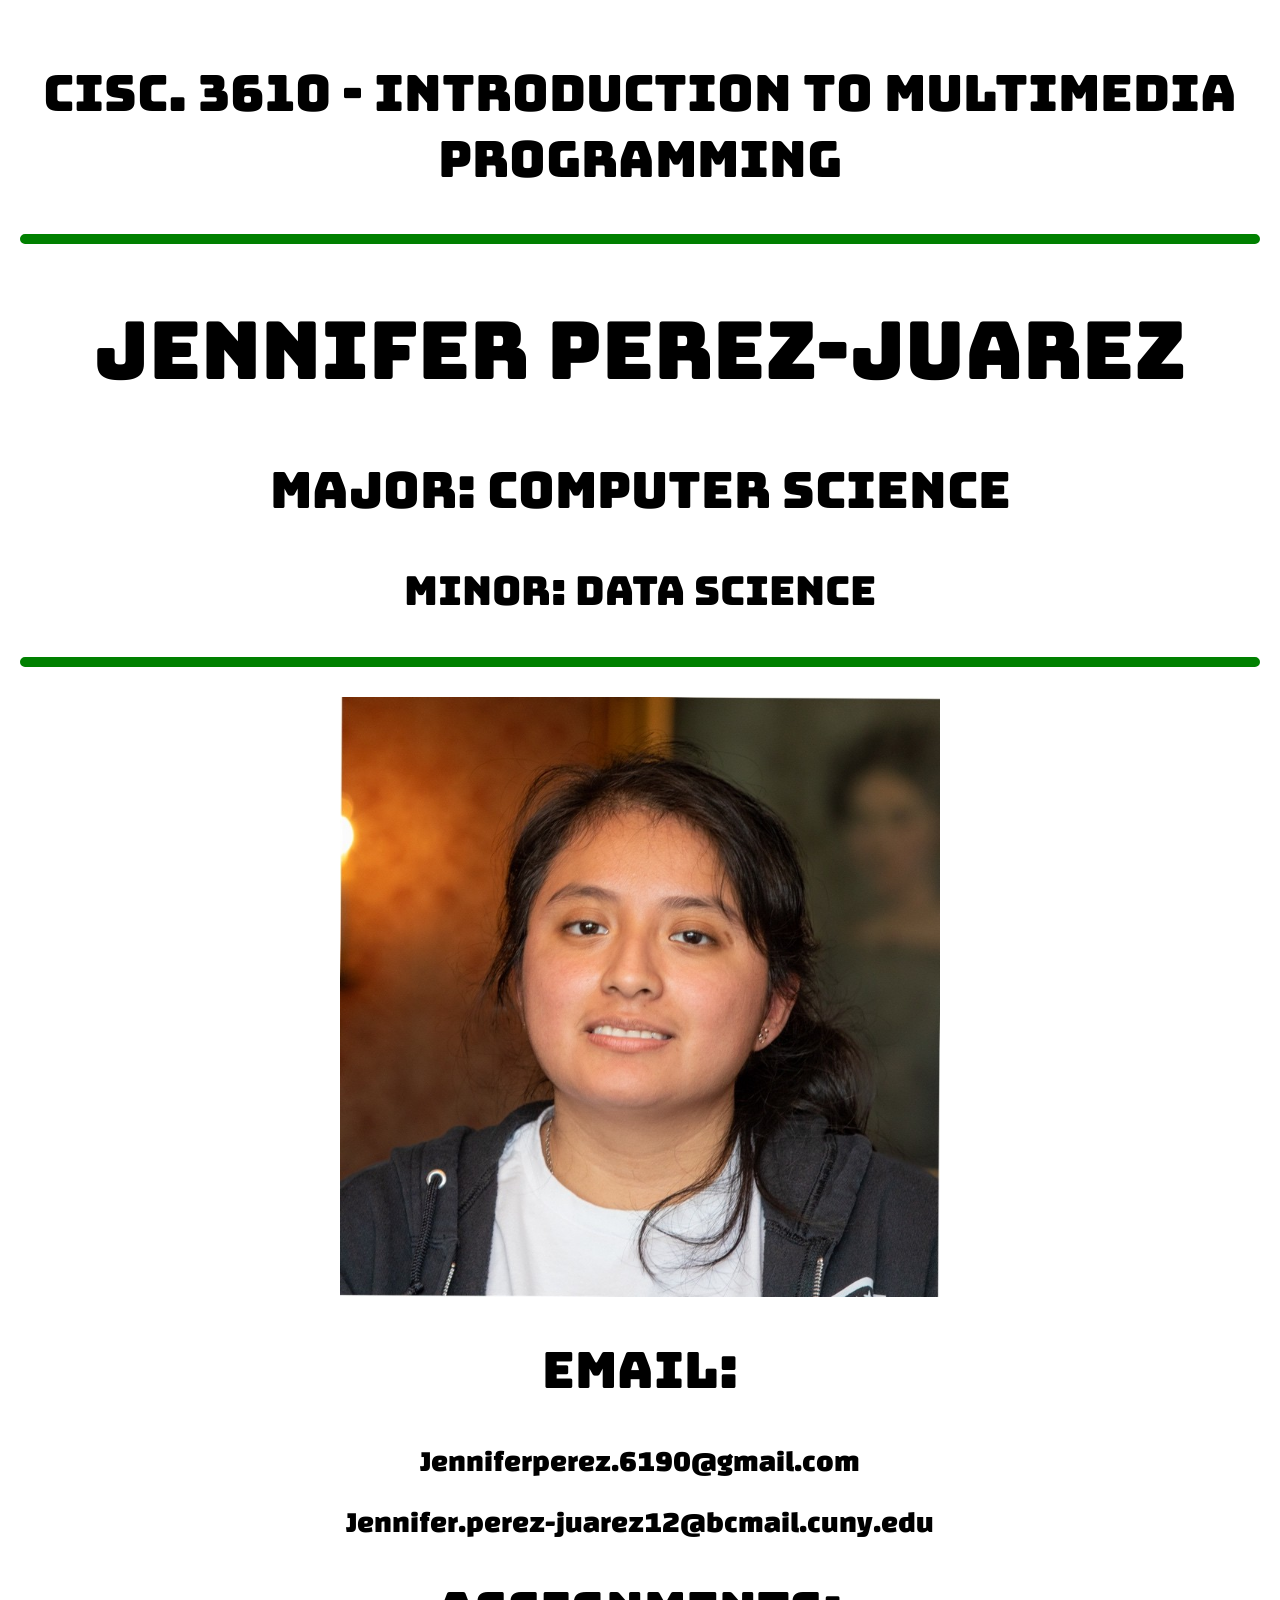
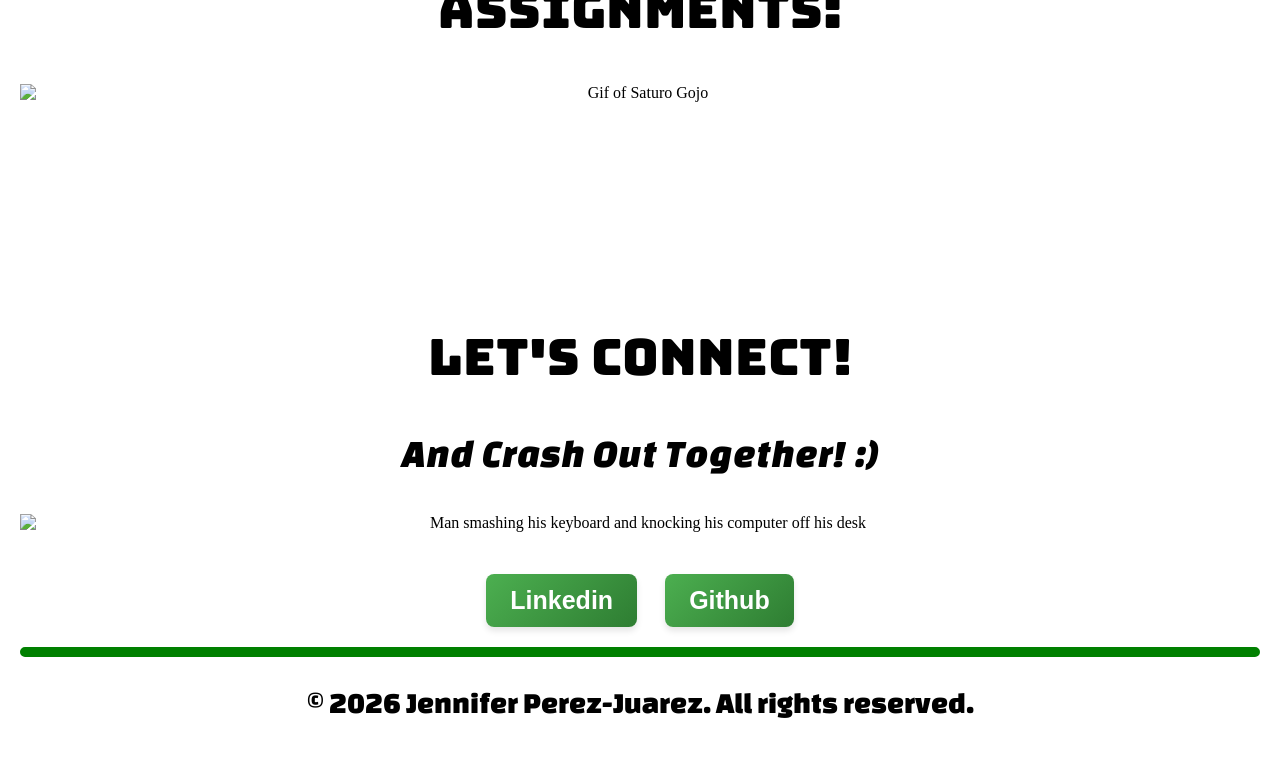
==== index.html @ bc4fcc89 "Setting up class portfolio" ====
<!doctype html>
<html>
  <head>
    <meta charset="UTF-8" />
    <meta name="viewport" content="width=device-width, initial-scale=1.0" />
    <title>Jennifer's Bio</title>
    <link rel="stylesheet" href="./style.css" />
    <link rel="preconnect" href="https://fonts.googleapis.com" />
    <link rel="preconnect" href="https://fonts.gstatic.com" crossorigin />
    <link
      href="https://fonts.googleapis.com/css2?family=Bungee&display=swap"
      rel="stylesheet"
    />
    <link rel="preconnect" href="https://fonts.googleapis.com" />
    <link rel="preconnect" href="https://fonts.gstatic.com" crossorigin />
    <link
      href="https://fonts.googleapis.com/css2?family=Changa+One:ital@0;1&display=swap"
      rel="stylesheet"
    />
  </head>
  <body>
    <h2>CISC. 3610 - Introduction to Multimedia Programming</h2>
    <hr />
    <h1>Jennifer Perez-Juarez</h1>
    <h2>Major: Computer Science</h2>
    <h3>Minor: Data Science</h3>
    <hr />

    <img src="./jennifer.jpg" alt="Photo of Jennifer" height="600" />

    <div class="connect">
      <h2>Email:</h2>
      <p>Jenniferperez.6190@gmail.com</p>
      <p>Jennifer.perez-juarez12@bcmail.cuny.edu</p>
    </div>

    <h2>Assignments:</h2>

    <img
      src="https://media0.giphy.com/media/v1.Y2lkPTc5MGI3NjExdWs1dDllN3d0bWZ1cXRoN2FramV6d2ZoMzcyc3BkOHBudGtqajVnZSZlcD12MV9pbnRlcm5hbF9naWZfYnlfaWQmY3Q9Zw/9H1pfHl9PDTxqSJhsT/giphy.gif"
      alt="Gif of Saturo Gojo"
      height="200"
    />

    <div class="connect">
      <h2>Let's Connect!</h2>
      <h3 class="italics">And Crash Out Together! :)</h3>

      <img
        src="https://media1.giphy.com/media/v1.Y2lkPTc5MGI3NjExdnZybXM3eTlteDQ2ZTFqZ2gyamswbnlsOXZwY2N1b3BnNngyc2J2OSZlcD12MV9pbnRlcm5hbF9naWZfYnlfaWQmY3Q9Zw/S7u66urzxc2J2/giphy.gif"
        alt="Man smashing his keyboard and knocking his computer off his desk"
      />

      <button class="button">
        <a class="links" href="http://www.linkedin.com/in/jennifer-perez-juarez"
          >Linkedin</a
        >
      </button>
      <button class="button">
        <a class="links" href="https://github.com/Jenpj234">Github</a>
      </button>
    </div>

    <hr />
    <footer>
      <p>© 2026 Jennifer Perez-Juarez. All rights reserved.</p>
    </footer>
  </body>
</html>
---- style.css ----
h1,
h2,
h3 {
  font-family: "Bungee", sans-serif;
  font-weight: 400;
  font-style: normal;
}

h1 {
  font-size: 80px;
}

h2 {
  font-size: 50px;
  margin-top: 40px;
}

h3 {
  font-size: 40px;
}

img {
  display: block;
  margin: 0 auto;
}

* {
  text-align: center;
}

body {
  margin: 0 auto;
  padding: 20px;
}

hr {
  border: none;
  border: 5px solid green;
  border-radius: 5px; /* Adds rounded corners */
}

ul {
  list-style: none;
  padding: 0;
  margin: 0;
}

p,
li {
  font-family: "Changa One", sans-serif;
  font-weight: 400;
  font-style: normal;
  font-size: 30px;
}

.italics {
  font-family: "Changa One", sans-serif;
  font-weight: 400;
  font-style: italic;
}

.button {
  background: linear-gradient(135deg, #4caf50, #2e7d32); /* Green gradient */
  color: white;
  padding: 12px 24px;
  margin: 12px;
  font-size: 25px;
  font-weight: 600;
  border: none;
  border-radius: 8px;
  cursor: pointer;
  transition: all 0.3s ease;
  box-shadow: 0 4px 6px rgba(0, 0, 0, 0.1);
}

/* Hover effect */
.button:hover {
  background: linear-gradient(135deg, #66bb6a, #388e3c);
  transform: translateY(-2px);
  box-shadow: 0 6px 12px rgba(0, 0, 0, 0.15);
}

/* Focus for accessibility */
.button:focus {
  outline: 3px solid rgba(76, 175, 80, 0.5);
  outline-offset: 2px;
}

/* Active click effect */
.button:active {
  transform: translateY(0);
  box-shadow: 0 3px 6px rgba(0, 0, 0, 0.1);
}

a:link {
  text-decoration: none;
}

.links {
  color: white;
}

img {
  display: block;
  margin: 30px auto;
}

.connect h2 h3 {
  margin-bottom: 25px;
}

.connect {
  margin-top: 40px;
}
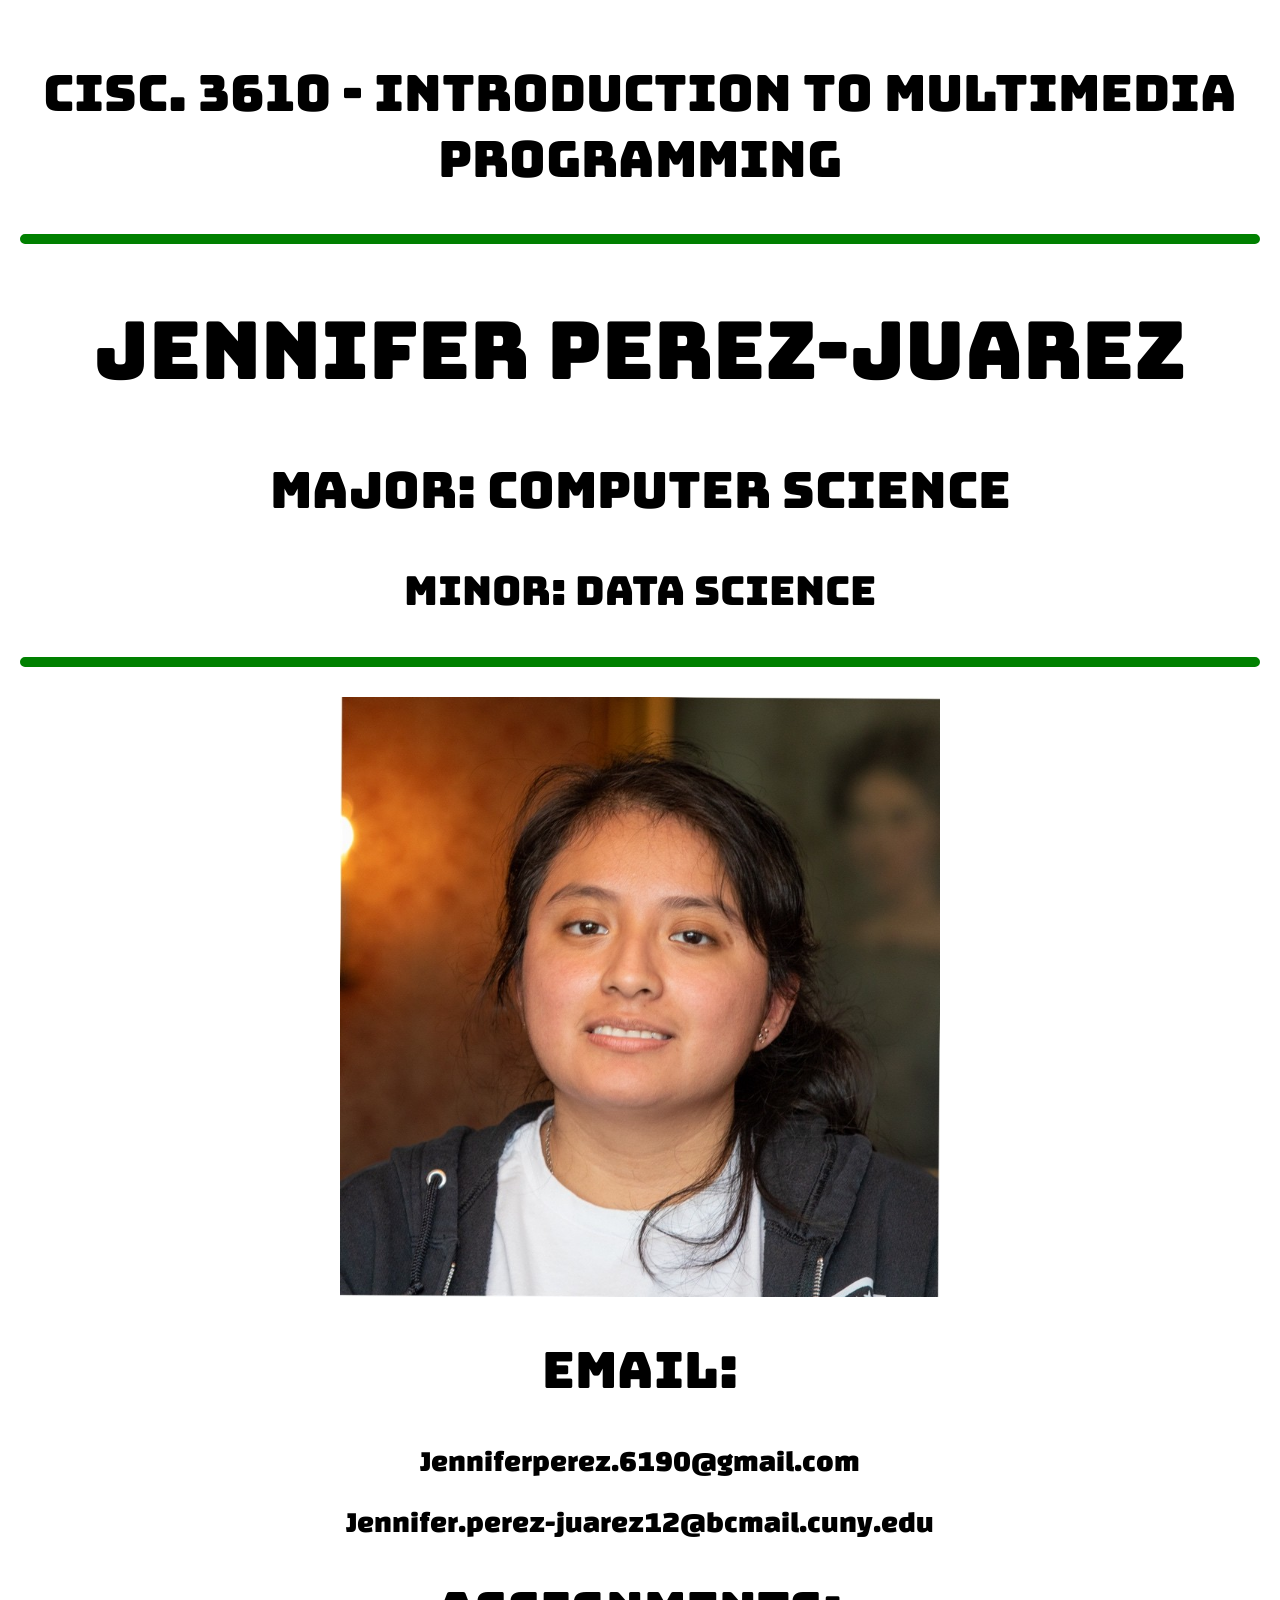
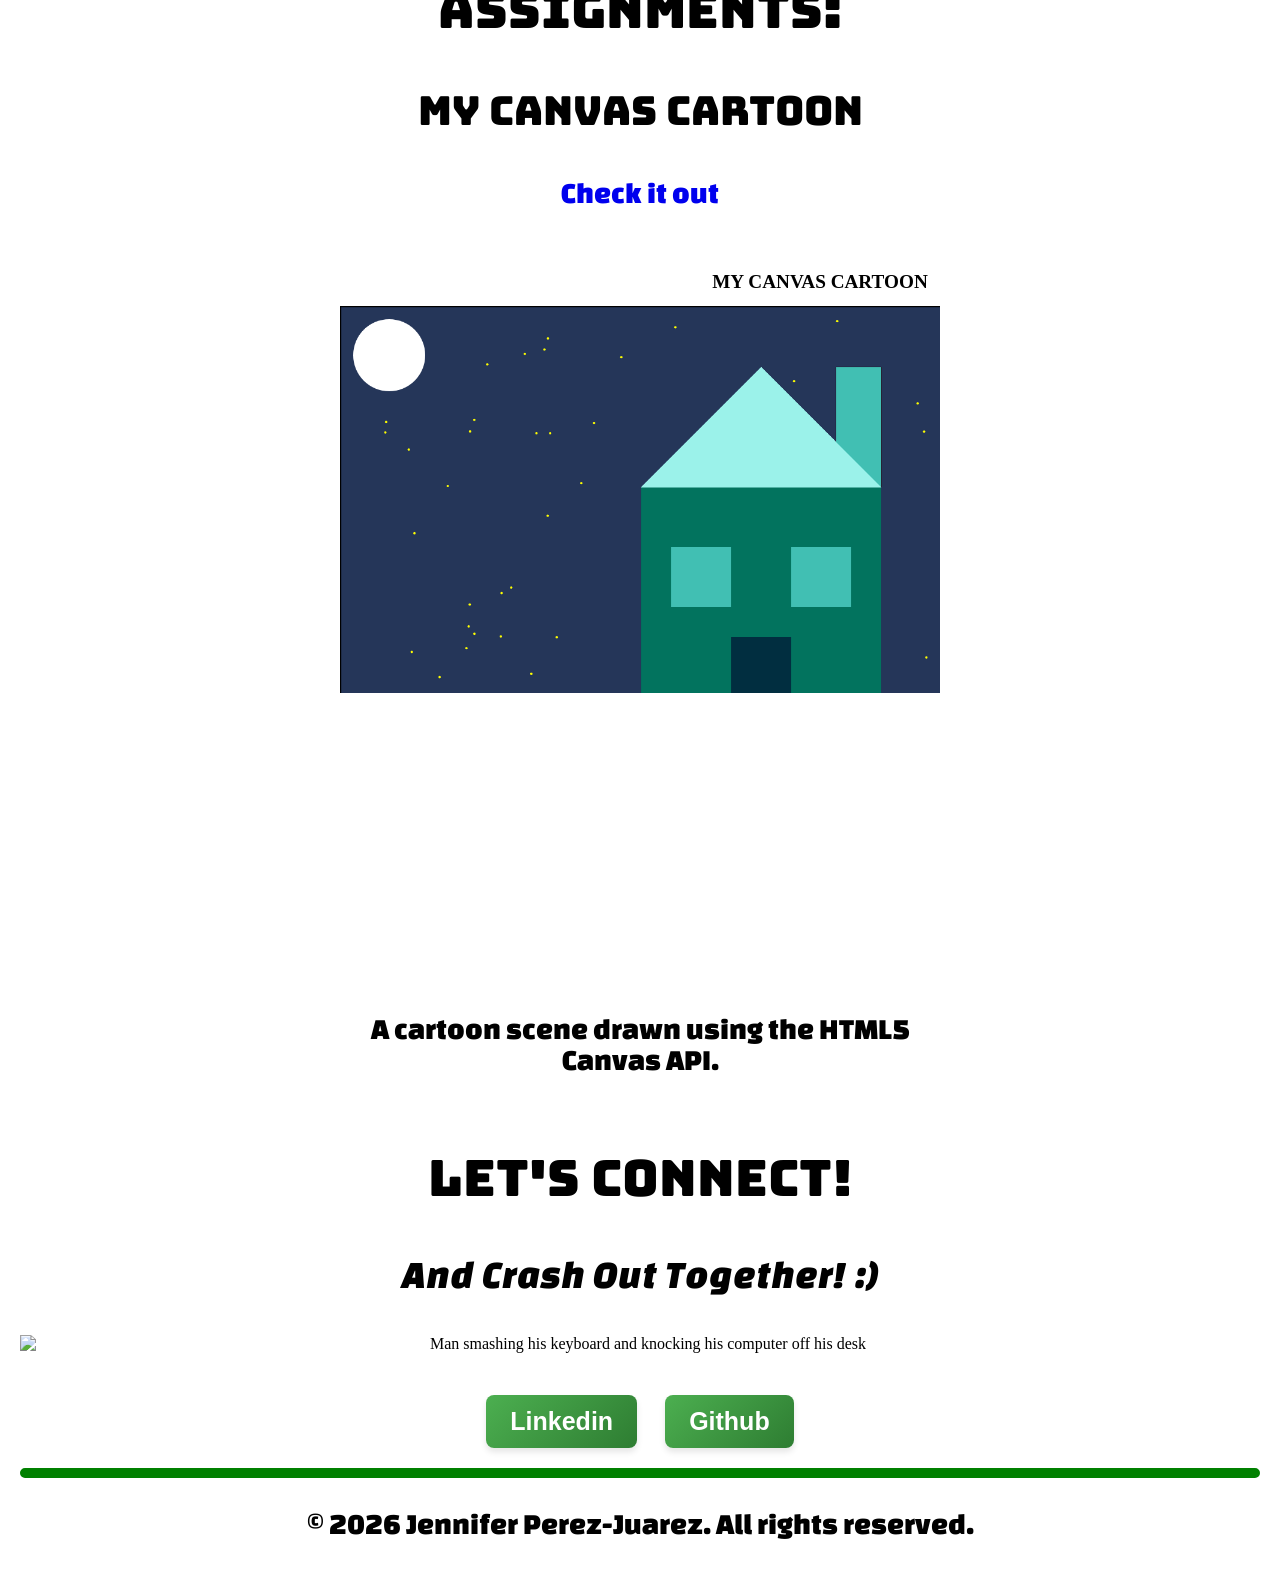
==== commit bbd428dc: "Created my canvas cartoon project on a separate html page and linking it on my profile home page" ====
--- a/index.html
+++ b/index.html
@@ -36,12 +36,18 @@
 
     <h2>Assignments:</h2>
 
-    <img
-      src="https://media0.giphy.com/media/v1.Y2lkPTc5MGI3NjExdWs1dDllN3d0bWZ1cXRoN2FramV6d2ZoMzcyc3BkOHBudGtqajVnZSZlcD12MV9pbnRlcm5hbF9naWZfYnlfaWQmY3Q9Zw/9H1pfHl9PDTxqSJhsT/giphy.gif"
-      alt="Gif of Saturo Gojo"
-      height="200"
-    />
-
+    <h3>My Canvas Cartoon</h3>
+    <p><a href="cartoon.html">Check it out</a></p>
+    <div style="width: 600px; margin: auto; overflow: hidden">
+      <iframe
+        src="cartoon.html"
+        width="1600"
+        height="725"
+        style="transform: scale(0.6); transform-origin: top left; border: none"
+      >
+      </iframe>
+      <p>A cartoon scene drawn using the HTML5 Canvas API.</p>
+    </div>
     <div class="connect">
       <h2>Let's Connect!</h2>
       <h3 class="italics">And Crash Out Together! :)</h3>
--- a/style.css
+++ b/style.css
@@ -111,4 +111,9 @@
 
 .connect {
   margin-top: 40px;
-}+}
+
+iframe {
+  display: block;
+  margin: 20px auto;
+}
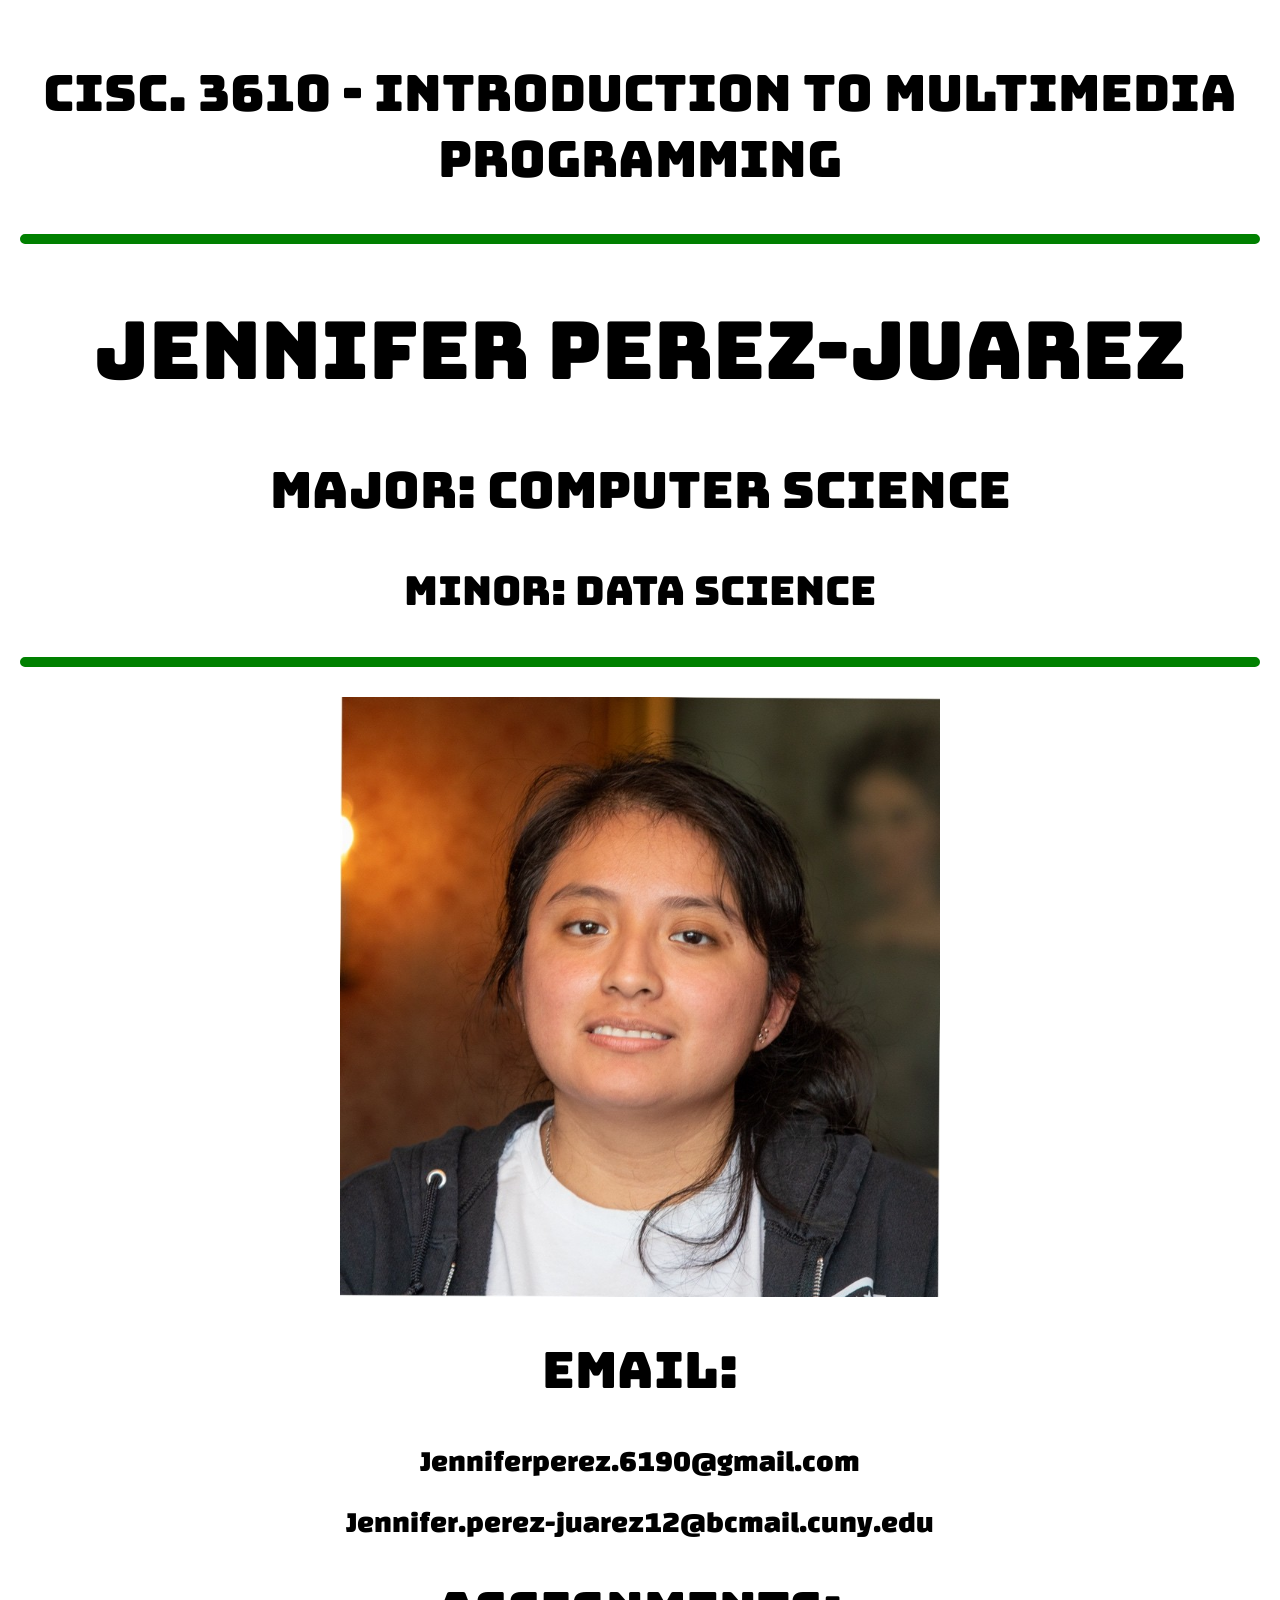
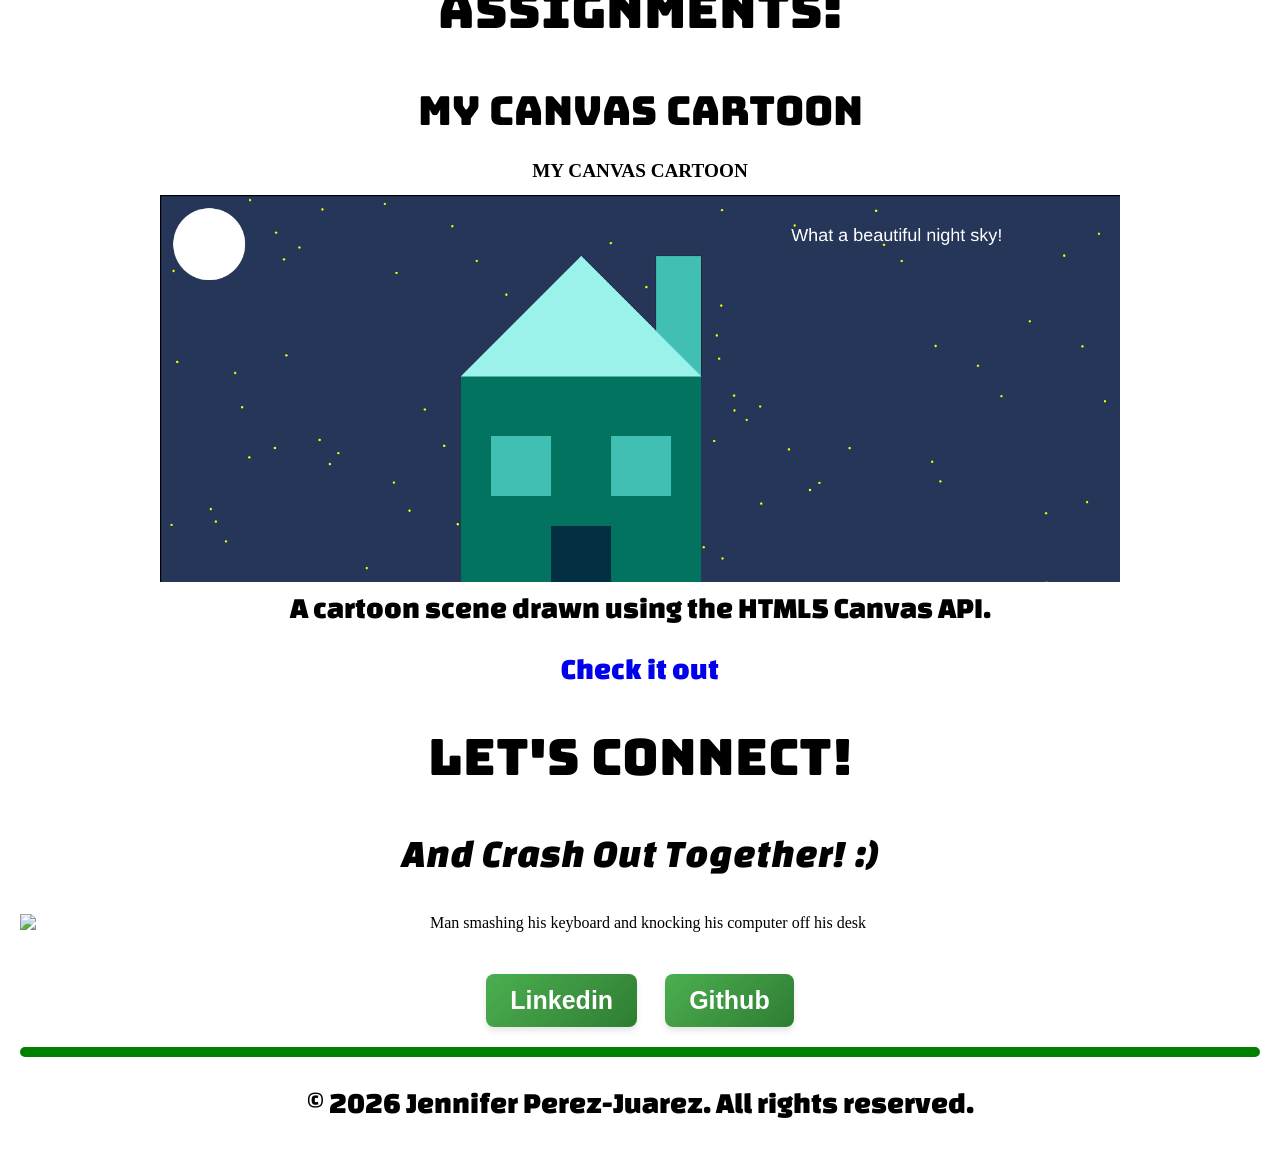
==== commit 9c7d5b37: "Fixed padding issue for the assignments section on profile page" ====
--- a/index.html
+++ b/index.html
@@ -36,9 +36,9 @@
 
     <h2>Assignments:</h2>
 
-    <h3>My Canvas Cartoon</h3>
-    <p><a href="cartoon.html">Check it out</a></p>
-    <div style="width: 600px; margin: auto; overflow: hidden">
+    <h3 class="assignment-title">My Canvas Cartoon</h3>
+
+    <div class="assignment-preview">
       <iframe
         src="cartoon.html"
         width="1600"
@@ -46,8 +46,14 @@
         style="transform: scale(0.6); transform-origin: top left; border: none"
       >
       </iframe>
-      <p>A cartoon scene drawn using the HTML5 Canvas API.</p>
     </div>
+
+    <p class="assignment-description">
+      A cartoon scene drawn using the HTML5 Canvas API.
+    </p>
+
+    <p><a href="cartoon.html">Check it out</a></p>
+
     <div class="connect">
       <h2>Let's Connect!</h2>
       <h3 class="italics">And Crash Out Together! :)</h3>
--- a/style.css
+++ b/style.css
@@ -115,5 +115,21 @@
 
 iframe {
   display: block;
-  margin: 20px auto;
+  margin: 0 auto;
 }
+
+.assignment-preview {
+  width: 960px;
+  height: 435px; /* match scaled iframe height */
+  margin: 10px auto;
+  overflow: hidden;
+}
+
+.assignment-title {
+  margin-bottom: 5px;
+}
+
+.assignment-description {
+  margin-top: 5px;
+  margin-bottom: 10px;
+}
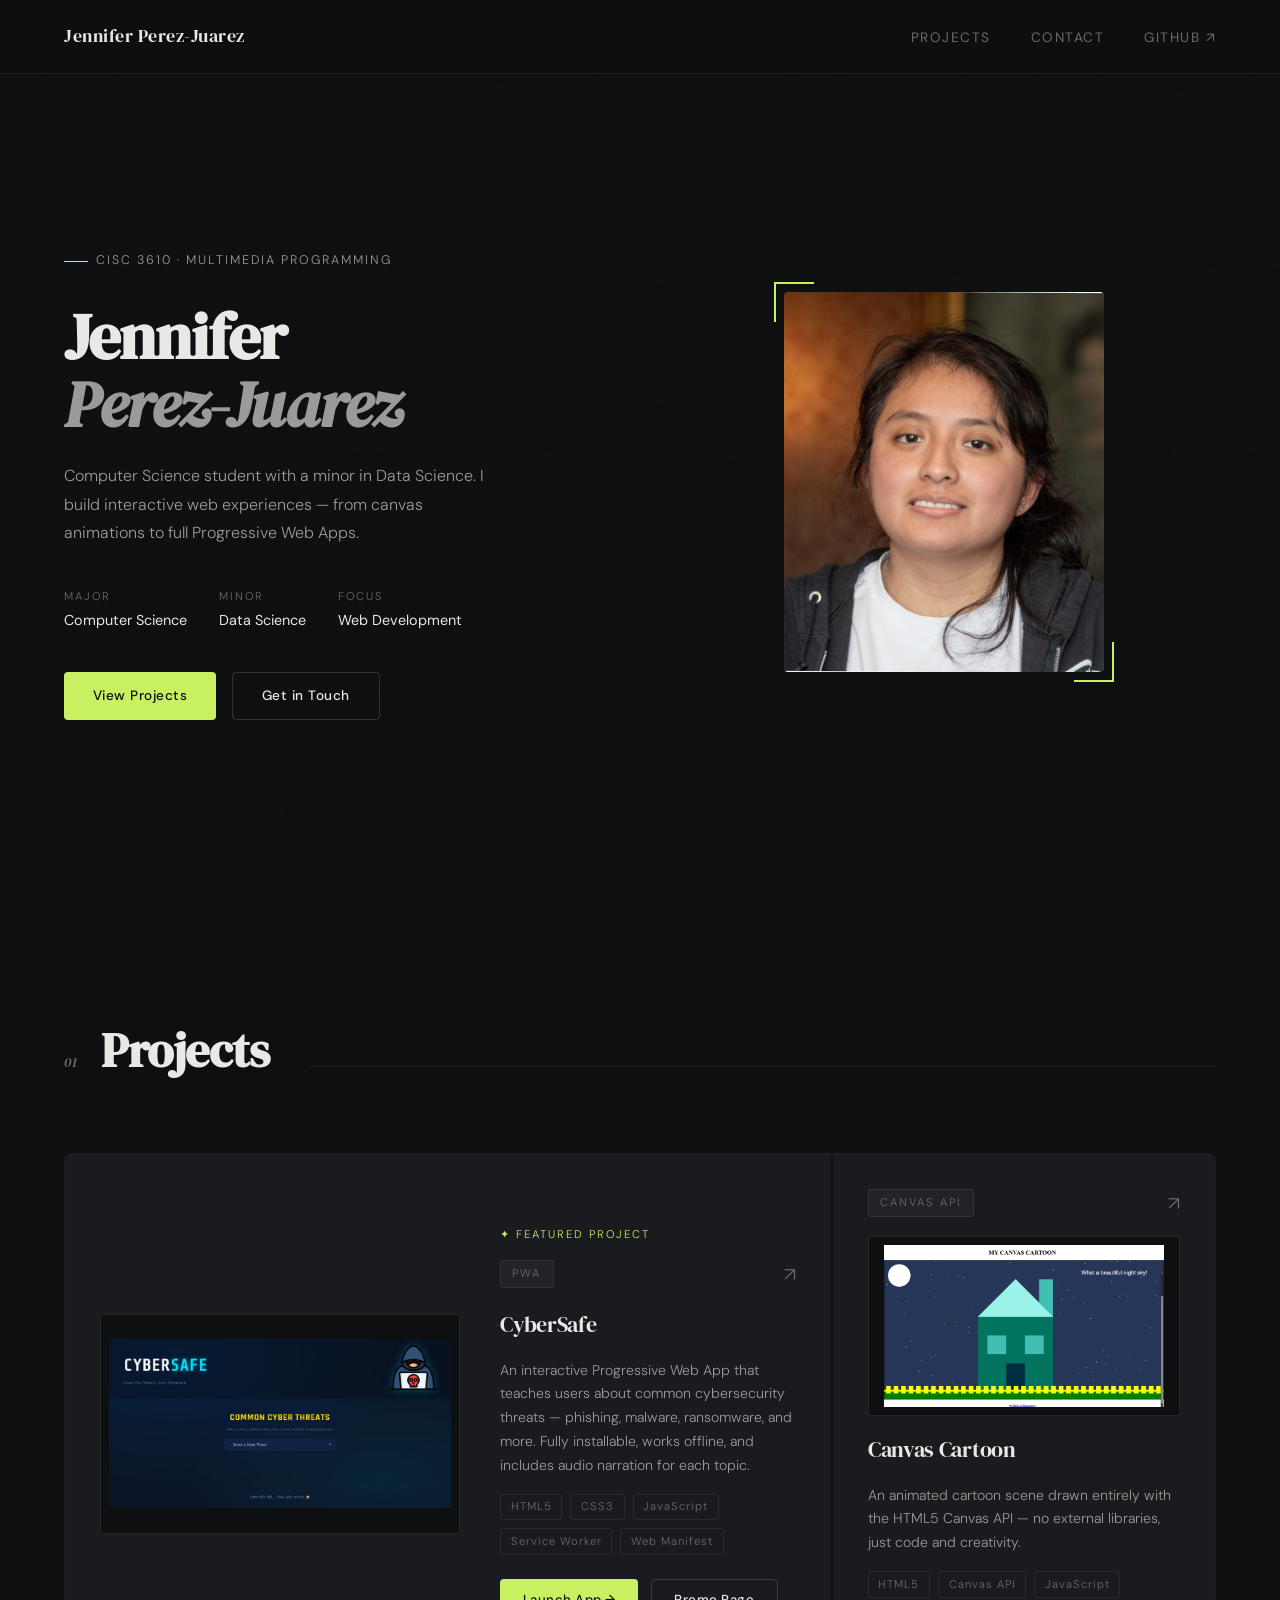
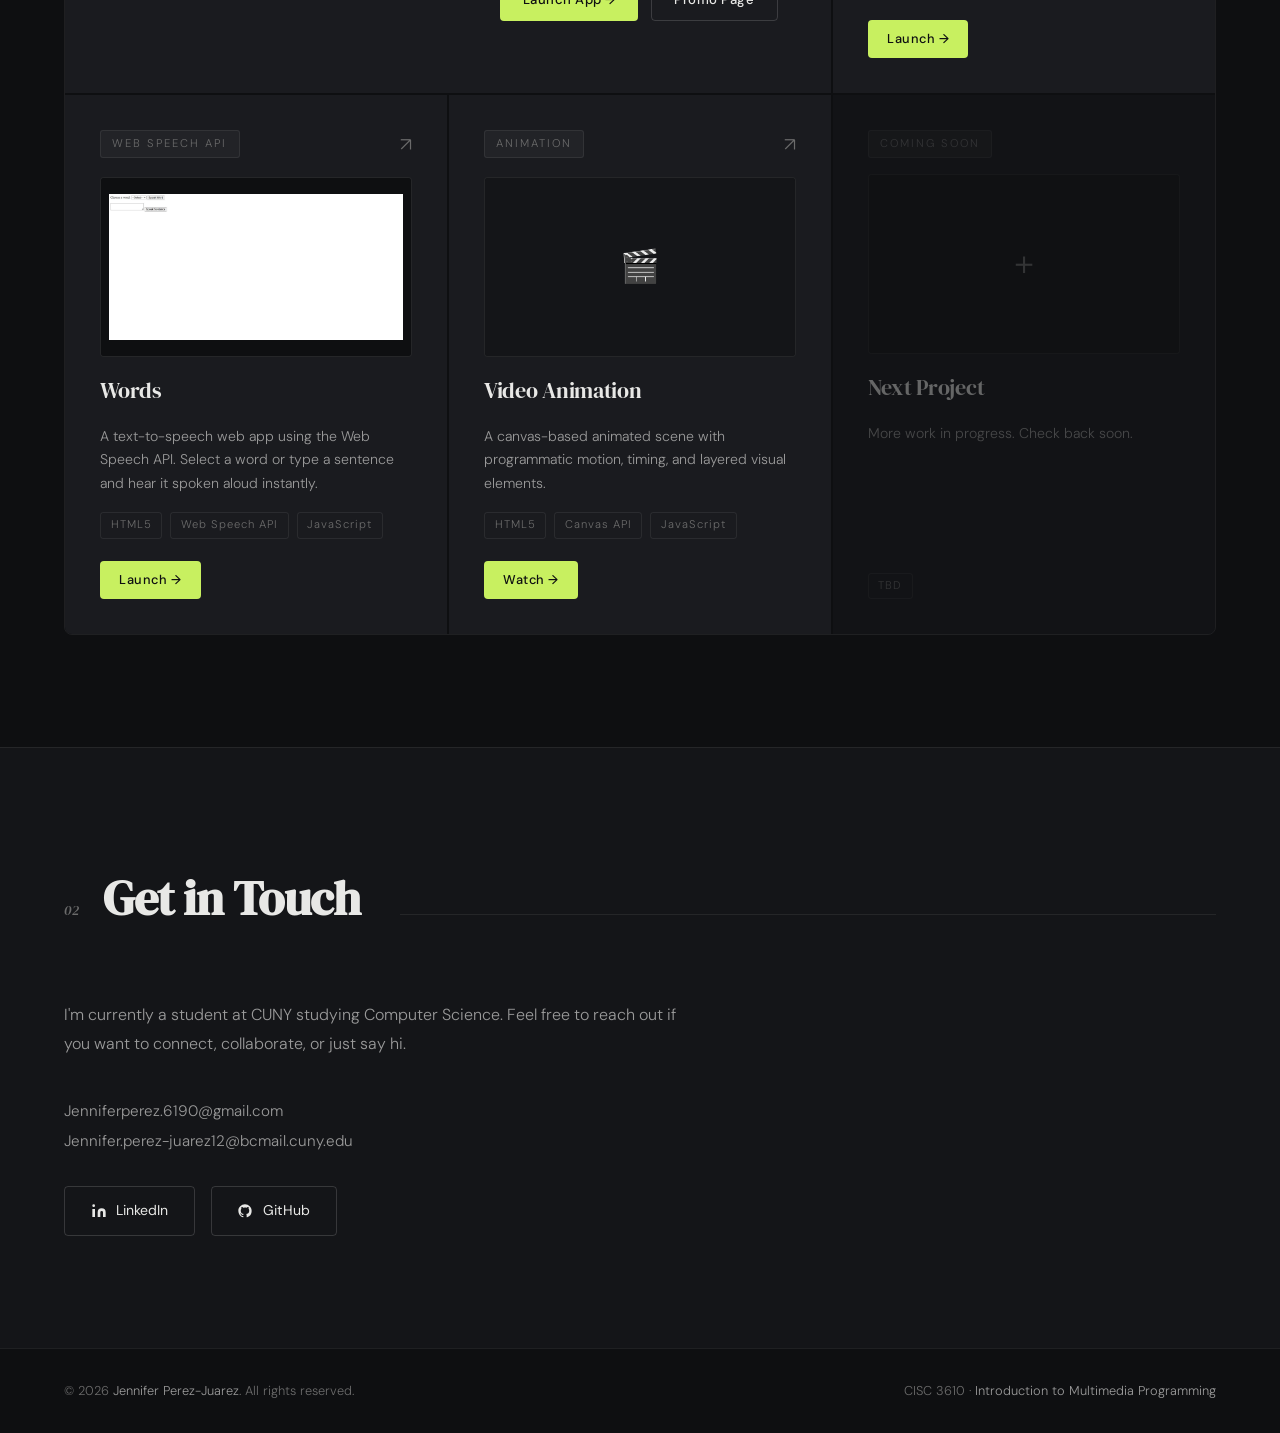
==== commit 45996cc1: "Updated the look of the portfolio and added missing projects" ====
--- a/index.html
+++ b/index.html
@@ -1,81 +1,227 @@
-<!doctype html>
-<html>
-  <head>
-    <meta charset="UTF-8" />
-    <meta name="viewport" content="width=device-width, initial-scale=1.0" />
-    <title>Jennifer's Bio</title>
-    <link rel="stylesheet" href="./style.css" />
-    <link rel="preconnect" href="https://fonts.googleapis.com" />
-    <link rel="preconnect" href="https://fonts.gstatic.com" crossorigin />
-    <link
-      href="https://fonts.googleapis.com/css2?family=Bungee&display=swap"
-      rel="stylesheet"
-    />
-    <link rel="preconnect" href="https://fonts.googleapis.com" />
-    <link rel="preconnect" href="https://fonts.gstatic.com" crossorigin />
-    <link
-      href="https://fonts.googleapis.com/css2?family=Changa+One:ital@0;1&display=swap"
-      rel="stylesheet"
-    />
-  </head>
-  <body>
-    <h2>CISC. 3610 - Introduction to Multimedia Programming</h2>
-    <hr />
-    <h1>Jennifer Perez-Juarez</h1>
-    <h2>Major: Computer Science</h2>
-    <h3>Minor: Data Science</h3>
-    <hr />
-
-    <img src="./jennifer.jpg" alt="Photo of Jennifer" height="600" />
-
-    <div class="connect">
-      <h2>Email:</h2>
-      <p>Jenniferperez.6190@gmail.com</p>
-      <p>Jennifer.perez-juarez12@bcmail.cuny.edu</p>
-    </div>
-
-    <h2>Assignments:</h2>
-
-    <h3 class="assignment-title">My Canvas Cartoon</h3>
-
-    <div class="assignment-preview">
-      <iframe
-        src="cartoon.html"
-        width="1600"
-        height="725"
-        style="transform: scale(0.6); transform-origin: top left; border: none"
-      >
-      </iframe>
-    </div>
-
-    <p class="assignment-description">
-      A cartoon scene drawn using the HTML5 Canvas API.
-    </p>
-
-    <p><a href="cartoon.html">Check it out</a></p>
-
-    <div class="connect">
-      <h2>Let's Connect!</h2>
-      <h3 class="italics">And Crash Out Together! :)</h3>
-
-      <img
-        src="https://media1.giphy.com/media/v1.Y2lkPTc5MGI3NjExdnZybXM3eTlteDQ2ZTFqZ2gyamswbnlsOXZwY2N1b3BnNngyc2J2OSZlcD12MV9pbnRlcm5hbF9naWZfYnlfaWQmY3Q9Zw/S7u66urzxc2J2/giphy.gif"
-        alt="Man smashing his keyboard and knocking his computer off his desk"
-      />
-
-      <button class="button">
-        <a class="links" href="http://www.linkedin.com/in/jennifer-perez-juarez"
-          >Linkedin</a
-        >
-      </button>
-      <button class="button">
-        <a class="links" href="https://github.com/Jenpj234">Github</a>
-      </button>
-    </div>
-
-    <hr />
-    <footer>
-      <p>© 2026 Jennifer Perez-Juarez. All rights reserved.</p>
-    </footer>
-  </body>
-</html>
+<!DOCTYPE html>
+<html lang="en">
+<head>
+  <meta charset="UTF-8" />
+  <meta name="viewport" content="width=device-width, initial-scale=1.0" />
+  <title>Jennifer Perez-Juarez — Portfolio</title>
+  <link href="https://fonts.googleapis.com/css2?family=DM+Serif+Display:ital@0;1&family=DM+Sans:wght@300;400;500&display=swap" rel="stylesheet" />
+  <link rel="stylesheet" href="index.css">
+</head>
+<body>
+
+  <!-- NAV -->
+  <nav>
+    <a href="#" class="nav-name">Jennifer Perez-Juarez</a>
+    <ul class="nav-links">
+      <li><a href="#projects">Projects</a></li>
+      <li><a href="#contact">Contact</a></li>
+      <li><a href="https://github.com/Jenpj234" target="_blank">GitHub ↗</a></li>
+    </ul>
+  </nav>
+
+  <!-- HERO -->
+  <section class="hero">
+    <div class="hero-left">
+      <div class="hero-tag">CISC 3610 · Multimedia Programming</div>
+      <h1>Jennifer<br><em>Perez-Juarez</em></h1>
+      <p class="hero-bio">
+        Computer Science student with a minor in Data Science. I build interactive web experiences — from canvas animations to full Progressive Web Apps.
+      </p>
+      <div class="hero-meta">
+        <div class="meta-item">
+          <span class="meta-label">Major</span>
+          <span class="meta-value">Computer Science</span>
+        </div>
+        <div class="meta-item">
+          <span class="meta-label">Minor</span>
+          <span class="meta-value">Data Science</span>
+        </div>
+        <div class="meta-item">
+          <span class="meta-label">Focus</span>
+          <span class="meta-value">Web Development</span>
+        </div>
+      </div>
+      <div class="hero-cta">
+        <a href="#projects" class="btn btn-filled">View Projects</a>
+        <a href="#contact" class="btn btn-outline">Get in Touch</a>
+      </div>
+    </div>
+
+    <div class="hero-right">
+      <div class="photo-frame">
+        <!-- 📸 Replace src with your actual photo path -->
+        <img src="images/jennifer.jpg" alt="Jennifer Perez-Juarez"
+          onerror="this.style.display='none'; this.parentElement.style.background='#1a1b1f'; this.parentElement.style.display='flex'; this.parentElement.style.alignItems='center'; this.parentElement.style.justifyContent='center';" />
+      </div>
+    </div>
+  </section>
+
+  <!-- PROJECTS -->
+  <section class="projects-section" id="projects">
+    <div class="section-header">
+      <span class="section-num">01</span>
+      <h2 class="section-title">Projects</h2>
+      <div class="section-line"></div>
+    </div>
+
+    <div class="projects-grid">
+
+      <!-- FEATURED: CyberSafe PWA -->
+      <div class="project-card featured">
+        <div class="project-preview">
+          <!-- 📸 Replace with screenshot of CyberSafe -->
+          <img src="CyberSafe/images/screenshots/hero.jpeg" alt="CyberSafe PWA"
+            onerror="this.style.display='none'; this.parentElement.innerHTML='<div class=\'preview-placeholder\'>🔐</div>';" />
+        </div>
+        <div class="project-content">
+          <span class="featured-label">✦ Featured Project</span>
+          <div class="project-top">
+            <span class="project-tag">PWA</span>
+            <span class="project-arrow">↗</span>
+          </div>
+          <div class="project-name">CyberSafe</div>
+          <p class="project-desc">
+            An interactive Progressive Web App that teaches users about common cybersecurity threats — phishing, malware, ransomware, and more. Fully installable, works offline, and includes audio narration for each topic.
+          </p>
+          <div class="project-stack">
+            <span class="stack-tag">HTML5</span>
+            <span class="stack-tag">CSS3</span>
+            <span class="stack-tag">JavaScript</span>
+            <span class="stack-tag">Service Worker</span>
+            <span class="stack-tag">Web Manifest</span>
+          </div>
+          <div style="display:flex; gap: 0.8rem; margin-top: 0.5rem;">
+            <a href="CyberSafe/cyberSafe.html" target="_blank" class="btn btn-filled" style="padding: 0.6rem 1.4rem; font-size:0.82rem;">Launch App →</a>
+            <a href="CyberSafe/promo.html" target="_blank" class="btn btn-outline" style="padding: 0.6rem 1.4rem; font-size:0.82rem;">Promo Page</a>
+          </div>
+        </div>
+      </div>
+
+      <!-- Cartoon -->
+      <div class="project-card">
+        <div class="project-top">
+          <span class="project-tag">Canvas API</span>
+          <span class="project-arrow">↗</span>
+        </div>
+        <div class="project-preview">
+          <!-- 📸 Replace with screenshot -->
+          <img src="images/screenshots/cartoon-preview.jpeg" alt="Canvas Cartoon"
+            onerror="this.style.display='none'; this.parentElement.innerHTML='<div class=\'preview-placeholder\'>🎨</div>';" />
+        </div>
+        <div class="project-name">Canvas Cartoon</div>
+        <p class="project-desc">An animated cartoon scene drawn entirely with the HTML5 Canvas API — no external libraries, just code and creativity.</p>
+        <div class="project-stack">
+          <span class="stack-tag">HTML5</span>
+          <span class="stack-tag">Canvas API</span>
+          <span class="stack-tag">JavaScript</span>
+        </div>
+        <div class="card-actions">
+          <!-- 🔗 Replace href with your actual cartoon project file -->
+          <a href="Cartoons/cartoon.html" target="_blank" class="btn btn-filled">Launch →</a>
+        </div>
+      </div>
+
+      <!-- Words -->
+      <div class="project-card">
+        <div class="project-top">
+          <span class="project-tag">Web Speech API</span>
+          <span class="project-arrow">↗</span>
+        </div>
+        <div class="project-preview">
+          <!-- 📸 Replace with screenshot -->
+          <img src="images/screenshots/words-preview.jpeg" alt="Words Preview"
+            onerror="this.style.display='none'; this.parentElement.innerHTML='<div class=\'preview-placeholder\'>🎨</div>';" />
+        </div>
+        <div class="project-name">Words</div>
+        <p class="project-desc">A text-to-speech web app using the Web Speech API. Select a word or type a sentence and hear it spoken aloud instantly.</p>
+        <div class="project-stack">
+          <span class="stack-tag">HTML5</span>
+          <span class="stack-tag">Web Speech API</span>
+          <span class="stack-tag">JavaScript</span>
+        </div>
+        <div class="card-actions">
+          <!-- 🔗 Replace href with your actual words project file -->
+          <a href="Words/dictionary.html" target="_blank" class="btn btn-filled">Launch →</a>
+        </div>
+      </div>
+
+      <!-- Video Animation -->
+      <div class="project-card">
+        <div class="project-top">
+          <span class="project-tag">Animation</span>
+          <span class="project-arrow">↗</span>
+        </div>
+        <div class="project-preview">
+          <!-- Auto-plays silently as a preview in the card -->
+          <video
+            src="Video-Animation/animation.mp4"
+            muted autoplay loop playsinline
+            style="width:100%; height:100%; object-fit:contain; background:var(--bg);"
+            onerror="this.style.display='none'; this.parentElement.innerHTML='<div class=\'preview-placeholder\'>🎬</div>';">
+          </video>
+        </div>
+        <div class="project-name">Video Animation</div>
+        <p class="project-desc">A canvas-based animated scene with programmatic motion, timing, and layered visual elements.</p>
+        <div class="project-stack">
+          <span class="stack-tag">HTML5</span>
+          <span class="stack-tag">Canvas API</span>
+          <span class="stack-tag">JavaScript</span>
+        </div>
+        <div class="card-actions">
+          <!-- Links directly to the MP4 — browser plays it natively -->
+          <a href="Video-Animation/animation.mp4" target="_blank" class="btn btn-filled">Watch →</a>
+        </div>
+      </div>
+
+      <!-- Placeholder for future project -->
+      <div class="project-card" style="opacity: 0.4; cursor: default;">
+        <div class="project-top">
+          <span class="project-tag">Coming Soon</span>
+        </div>
+        <div class="project-preview">
+          <div class="preview-placeholder">＋</div>
+        </div>
+        <div class="project-name">Next Project</div>
+        <p class="project-desc">More work in progress. Check back soon.</p>
+        <div class="project-stack">
+          <span class="stack-tag">TBD</span>
+        </div>
+      </div>
+
+    </div>
+  </section>
+
+  <!-- CONTACT -->
+  <section class="contact-section" id="contact">
+    <div class="section-header">
+      <span class="section-num">02</span>
+      <h2 class="section-title">Get in Touch</h2>
+      <div class="section-line"></div>
+    </div>
+    <div class="contact-inner">
+      <p>I'm currently a student at CUNY studying Computer Science. Feel free to reach out if you want to connect, collaborate, or just say hi.</p>
+      <div class="email-block">
+        <a href="mailto:Jenniferperez.6190@gmail.com">Jenniferperez.6190@gmail.com</a>
+        <a href="mailto:Jennifer.perez-juarez12@bcmail.cuny.edu">Jennifer.perez-juarez12@bcmail.cuny.edu</a>
+      </div>
+      <div class="contact-links">
+        <a href="http://www.linkedin.com/in/jennifer-perez-juarez" target="_blank" class="contact-link">
+          <svg width="16" height="16" viewBox="0 0 24 24" fill="currentColor"><path d="M16 8a6 6 0 016 6v7h-4v-7a2 2 0 00-2-2 2 2 0 00-2 2v7h-4v-7a6 6 0 016-6zM2 9h4v12H2z"/><circle cx="4" cy="4" r="2"/></svg>
+          LinkedIn
+        </a>
+        <a href="https://github.com/Jenpj234" target="_blank" class="contact-link">
+          <svg width="16" height="16" viewBox="0 0 24 24" fill="currentColor"><path d="M12 2C6.477 2 2 6.484 2 12.017c0 4.425 2.865 8.18 6.839 9.504.5.092.682-.217.682-.483 0-.237-.008-.868-.013-1.703-2.782.605-3.369-1.343-3.369-1.343-.454-1.158-1.11-1.466-1.11-1.466-.908-.62.069-.608.069-.608 1.003.07 1.531 1.032 1.531 1.032.892 1.53 2.341 1.088 2.91.832.092-.647.35-1.088.636-1.338-2.22-.253-4.555-1.113-4.555-4.951 0-1.093.39-1.988 1.029-2.688-.103-.253-.446-1.272.098-2.65 0 0 .84-.27 2.75 1.026A9.564 9.564 0 0112 6.844c.85.004 1.705.115 2.504.337 1.909-1.296 2.747-1.027 2.747-1.027.546 1.379.202 2.398.1 2.651.64.7 1.028 1.595 1.028 2.688 0 3.848-2.339 4.695-4.566 4.943.359.309.678.92.678 1.855 0 1.338-.012 2.419-.012 2.747 0 .268.18.58.688.482A10.019 10.019 0 0022 12.017C22 6.484 17.522 2 12 2z"/></svg>
+          GitHub
+        </a>
+      </div>
+    </div>
+  </section>
+
+  <!-- FOOTER -->
+  <footer>
+    <p>© 2026 <span>Jennifer Perez-Juarez</span>. All rights reserved.</p>
+    <p>CISC 3610 · <span>Introduction to Multimedia Programming</span></p>
+  </footer>
+
+</body>
+</html>
--- a/index.css
+++ b/index.css
@@ -0,0 +1,577 @@
+    /* ===== Variables ===== */
+    :root {
+      --bg:        #0e0f11;
+      --bg-2:      #141518;
+      --bg-card:   #1a1b1f;
+      --border:    rgba(255,255,255,0.07);
+      --border-h:  rgba(255,255,255,0.15);
+      --text:      #e8e8e6;
+      --muted:     #6b6b6b;
+      --muted-2:   #9a9a9a;
+      --accent:    #c8f060;
+      --accent-2:  #60c8f0;
+      --serif:     'DM Serif Display', Georgia, serif;
+      --sans:      'DM Sans', sans-serif;
+    }
+
+    *, *::before, *::after { box-sizing: border-box; margin: 0; padding: 0; }
+    html { scroll-behavior: smooth; }
+
+    body {
+      background: var(--bg);
+      color: var(--text);
+      font-family: var(--sans);
+      font-weight: 300;
+      line-height: 1.6;
+      overflow-x: hidden;
+    }
+
+    /* ===== NAV ===== */
+    nav {
+      position: fixed;
+      top: 0; left: 0; right: 0;
+      z-index: 100;
+      display: flex;
+      align-items: center;
+      justify-content: space-between;
+      padding: 1.4rem 4rem;
+      background: rgba(14,15,17,0.85);
+      backdrop-filter: blur(20px);
+      border-bottom: 1px solid var(--border);
+    }
+
+    .nav-name {
+      font-family: var(--serif);
+      font-size: 1.1rem;
+      color: var(--text);
+      text-decoration: none;
+      letter-spacing: 0.5px;
+    }
+
+    .nav-links {
+      display: flex;
+      gap: 2.5rem;
+      list-style: none;
+    }
+
+    .nav-links a {
+      color: var(--muted);
+      text-decoration: none;
+      font-size: 0.85rem;
+      letter-spacing: 1.5px;
+      text-transform: uppercase;
+      font-weight: 400;
+      transition: color 0.2s;
+    }
+
+    .nav-links a:hover { color: var(--text); }
+
+    /* ===== HERO ===== */
+    .hero {
+      min-height: 100vh;
+      display: grid;
+      grid-template-columns: 1fr 1fr;
+      align-items: center;
+      padding: 8rem 4rem 4rem;
+      gap: 4rem;
+      position: relative;
+    }
+
+    /* Subtle grain texture */
+    .hero::before {
+      content: '';
+      position: fixed;
+      inset: 0;
+      background-image: url("data:image/svg+xml,%3Csvg viewBox='0 0 256 256' xmlns='http://www.w3.org/2000/svg'%3E%3Cfilter id='noise'%3E%3CfeTurbulence type='fractalNoise' baseFrequency='0.9' numOctaves='4' stitchTiles='stitch'/%3E%3C/filter%3E%3Crect width='100%25' height='100%25' filter='url(%23noise)' opacity='0.03'/%3E%3C/svg%3E");
+      pointer-events: none;
+      z-index: 0;
+      opacity: 0.4;
+    }
+
+    .hero-left {
+      position: relative;
+      z-index: 1;
+    }
+
+    .hero-tag {
+      display: inline-flex;
+      align-items: center;
+      gap: 0.5rem;
+      font-size: 0.78rem;
+      letter-spacing: 2px;
+      text-transform: uppercase;
+      color: var(--muted-2);
+      margin-bottom: 2rem;
+      animation: fadeUp 0.6s ease both;
+    }
+
+    .hero-tag::before {
+      content: '';
+      display: inline-block;
+      width: 24px;
+      height: 1px;
+      background: var(--accent);
+    }
+
+    .hero h1 {
+      font-family: var(--serif);
+      font-size: clamp(3rem, 5vw, 5.5rem);
+      line-height: 1.05;
+      letter-spacing: -1px;
+      color: var(--text);
+      margin-bottom: 1.5rem;
+      animation: fadeUp 0.6s ease 0.1s both;
+    }
+
+    .hero h1 em {
+      font-style: italic;
+      color: var(--muted-2);
+    }
+
+    .hero-bio {
+      font-size: 1rem;
+      color: var(--muted-2);
+      line-height: 1.8;
+      max-width: 420px;
+      margin-bottom: 2.5rem;
+      animation: fadeUp 0.6s ease 0.2s both;
+    }
+
+    .hero-meta {
+      display: flex;
+      gap: 2rem;
+      flex-wrap: wrap;
+      animation: fadeUp 0.6s ease 0.3s both;
+    }
+
+    .meta-item {
+      display: flex;
+      flex-direction: column;
+      gap: 0.2rem;
+    }
+
+    .meta-label {
+      font-size: 0.7rem;
+      letter-spacing: 2px;
+      text-transform: uppercase;
+      color: var(--muted);
+    }
+
+    .meta-value {
+      font-size: 0.9rem;
+      color: var(--text);
+      font-weight: 400;
+    }
+
+    .hero-right {
+      position: relative;
+      z-index: 1;
+      display: flex;
+      justify-content: center;
+      animation: fadeUp 0.8s ease 0.2s both;
+    }
+
+    .photo-frame {
+      position: relative;
+      width: 320px;
+      height: 380px;
+    }
+
+    .photo-frame img {
+      width: 100%;
+      height: 100%;
+      object-fit: cover;
+      border-radius: 4px;
+      display: block;
+      filter: grayscale(20%);
+    }
+
+    /* Decorative corner accents */
+    .photo-frame::before,
+    .photo-frame::after {
+      content: '';
+      position: absolute;
+      width: 40px;
+      height: 40px;
+      border-color: var(--accent);
+      border-style: solid;
+    }
+
+    .photo-frame::before {
+      top: -10px; left: -10px;
+      border-width: 2px 0 0 2px;
+    }
+
+    .photo-frame::after {
+      bottom: -10px; right: -10px;
+      border-width: 0 2px 2px 0;
+    }
+
+    .hero-cta {
+      margin-top: 2.5rem;
+      display: flex;
+      gap: 1rem;
+      animation: fadeUp 0.6s ease 0.4s both;
+    }
+
+    .btn {
+      display: inline-flex;
+      align-items: center;
+      gap: 0.5rem;
+      padding: 0.75rem 1.8rem;
+      border-radius: 4px;
+      font-family: var(--sans);
+      font-size: 0.85rem;
+      font-weight: 500;
+      letter-spacing: 0.5px;
+      text-decoration: none;
+      cursor: pointer;
+      transition: all 0.2s;
+      border: none;
+    }
+
+    .btn-filled {
+      background: var(--accent);
+      color: #0e0f11;
+    }
+
+    .btn-filled:hover {
+      background: #d9ff70;
+      transform: translateY(-1px);
+    }
+
+    .btn-outline {
+      background: transparent;
+      color: var(--text);
+      border: 1px solid var(--border-h);
+    }
+
+    .btn-outline:hover {
+      border-color: var(--text);
+    }
+
+    /* ===== SECTION BASE ===== */
+    section {
+      padding: 7rem 4rem;
+      position: relative;
+    }
+
+    .section-header {
+      display: flex;
+      align-items: baseline;
+      gap: 1.5rem;
+      margin-bottom: 4rem;
+    }
+
+    .section-num {
+      font-family: var(--serif);
+      font-style: italic;
+      font-size: 0.9rem;
+      color: var(--muted);
+    }
+
+    .section-title {
+      font-family: var(--serif);
+      font-size: clamp(2rem, 4vw, 3rem);
+      letter-spacing: -0.5px;
+      color: var(--text);
+    }
+
+    .section-line {
+      flex: 1;
+      height: 1px;
+      background: var(--border);
+      margin-left: 1rem;
+    }
+
+    /* ===== PROJECTS ===== */
+    .projects-section { background: var(--bg); }
+
+    .projects-grid {
+      display: grid;
+      grid-template-columns: repeat(auto-fill, minmax(340px, 1fr));
+      gap: 1.5px;
+      border: 1.5px solid var(--border);
+      border-radius: 8px;
+      overflow: hidden;
+    }
+
+    .project-card {
+      background: var(--bg-card);
+      padding: 2.2rem;
+      display: flex;
+      flex-direction: column;
+      gap: 1rem;
+      transition: background 0.2s;
+      text-decoration: none;
+      color: inherit;
+      position: relative;
+      overflow: hidden;
+    }
+
+    .project-card::before {
+      content: '';
+      position: absolute;
+      inset: 0;
+      background: linear-gradient(135deg, rgba(200,240,96,0.03) 0%, transparent 60%);
+      opacity: 0;
+      transition: opacity 0.3s;
+      pointer-events: none;
+    }
+
+    .project-card:hover { background: #1e1f24; }
+    .project-card:hover::before { opacity: 1; }
+
+    .project-card:hover .project-arrow {
+      transform: translate(3px, -3px);
+      color: var(--accent);
+    }
+
+    .project-top {
+      display: flex;
+      align-items: flex-start;
+      justify-content: space-between;
+    }
+
+    .project-tag {
+      font-size: 0.7rem;
+      letter-spacing: 2px;
+      text-transform: uppercase;
+      color: var(--muted);
+      background: rgba(255,255,255,0.04);
+      border: 1px solid var(--border);
+      padding: 0.25rem 0.7rem;
+      border-radius: 3px;
+    }
+
+    .project-arrow {
+      font-size: 1.2rem;
+      color: var(--muted);
+      transition: transform 0.2s, color 0.2s;
+    }
+
+    .project-preview {
+      width: 100%;
+      height: 180px;
+      border-radius: 4px;
+      overflow: hidden;
+      border: 1px solid var(--border);
+      background: var(--bg-2);
+      display: flex;
+      align-items: center;
+      justify-content: center;
+    }
+
+    .project-preview img {
+      width: 100%;
+      height: 100%;
+      object-fit: contain;
+      background: var(--bg);
+      padding: 0.5rem;
+      transition: transform 0.4s ease;
+    }
+
+    .project-card:hover .project-preview img {
+      transform: scale(1.03);
+    }
+
+    .preview-placeholder {
+      width: 100%;
+      height: 100%;
+      display: flex;
+      align-items: center;
+      justify-content: center;
+      font-size: 2rem;
+      color: var(--muted);
+      background: var(--bg-2);
+    }
+
+    .project-name {
+      font-family: var(--serif);
+      font-size: 1.4rem;
+      letter-spacing: -0.3px;
+      color: var(--text);
+    }
+
+    .project-desc {
+      font-size: 0.88rem;
+      color: var(--muted-2);
+      line-height: 1.7;
+      flex: 1;
+    }
+
+    .project-stack {
+      display: flex;
+      gap: 0.5rem;
+      flex-wrap: wrap;
+    }
+
+    .stack-tag {
+      font-size: 0.7rem;
+      letter-spacing: 1px;
+      color: var(--muted);
+      padding: 0.2rem 0.6rem;
+      border: 1px solid var(--border);
+      border-radius: 3px;
+      font-family: 'DM Sans', monospace;
+    }
+
+    .card-actions {
+      display: flex;
+      gap: 0.6rem;
+      margin-top: 0.4rem;
+    }
+
+    .card-actions .btn {
+      padding: 0.55rem 1.2rem;
+      font-size: 0.8rem;
+    }
+
+    /* Featured project — spans 2 cols */
+    .project-card.featured {
+      grid-column: span 2;
+      flex-direction: row;
+      gap: 2.5rem;
+      align-items: center;
+    }
+
+    .project-card.featured .project-preview {
+      width: 360px;
+      height: 220px;
+      flex-shrink: 0;
+    }
+
+    .project-card.featured .project-content {
+      display: flex;
+      flex-direction: column;
+      gap: 1rem;
+    }
+
+    .featured-label {
+      font-size: 0.7rem;
+      letter-spacing: 2px;
+      text-transform: uppercase;
+      color: var(--accent);
+    }
+
+    /* ===== CONTACT ===== */
+    .contact-section {
+      background: var(--bg-2);
+      border-top: 1px solid var(--border);
+    }
+
+    .contact-inner {
+      max-width: 640px;
+    }
+
+    .contact-inner p {
+      color: var(--muted-2);
+      font-size: 1rem;
+      line-height: 1.8;
+      margin-bottom: 2.5rem;
+    }
+
+    .contact-links {
+      display: flex;
+      gap: 1rem;
+      flex-wrap: wrap;
+    }
+
+    .contact-link {
+      display: inline-flex;
+      align-items: center;
+      gap: 0.6rem;
+      padding: 0.8rem 1.6rem;
+      border: 1px solid var(--border-h);
+      border-radius: 4px;
+      color: var(--text);
+      text-decoration: none;
+      font-size: 0.88rem;
+      font-weight: 400;
+      transition: border-color 0.2s, background 0.2s;
+    }
+
+    .contact-link:hover {
+      border-color: var(--accent);
+      background: rgba(200,240,96,0.04);
+      color: var(--accent);
+    }
+
+    .email-block {
+      display: flex;
+      flex-direction: column;
+      gap: 0.4rem;
+      margin-bottom: 2rem;
+    }
+
+    .email-block a {
+      color: var(--muted-2);
+      text-decoration: none;
+      font-size: 0.95rem;
+      transition: color 0.2s;
+    }
+
+    .email-block a:hover { color: var(--accent); }
+
+    /* ===== FOOTER ===== */
+    footer {
+      padding: 2rem 4rem;
+      border-top: 1px solid var(--border);
+      display: flex;
+      align-items: center;
+      justify-content: space-between;
+      flex-wrap: wrap;
+      gap: 1rem;
+    }
+
+    footer p {
+      font-size: 0.8rem;
+      color: var(--muted);
+    }
+
+    footer span { color: var(--muted-2); }
+
+    /* ===== ANIMATIONS ===== */
+    @keyframes fadeUp {
+      from { opacity: 0; transform: translateY(20px); }
+      to   { opacity: 1; transform: translateY(0); }
+    }
+
+    /* ===== RESPONSIVE ===== */
+    @media (max-width: 900px) {
+      nav { padding: 1.2rem 2rem; }
+      .nav-links { display: none; }
+
+      .hero {
+        grid-template-columns: 1fr;
+        padding: 7rem 2rem 4rem;
+        text-align: center;
+      }
+
+      .hero-bio { max-width: 100%; }
+      .hero-meta { justify-content: center; }
+      .hero-cta { justify-content: center; }
+      .hero-right { order: -1; }
+
+      .photo-frame {
+        width: 220px;
+        height: 260px;
+      }
+
+      section { padding: 5rem 2rem; }
+
+      .project-card.featured {
+        grid-column: span 1;
+        flex-direction: column;
+      }
+
+      .project-card.featured .project-preview {
+        width: 100%;
+      }
+
+      .projects-grid {
+        grid-template-columns: 1fr;
+      }
+
+      footer { padding: 2rem; }
+    }
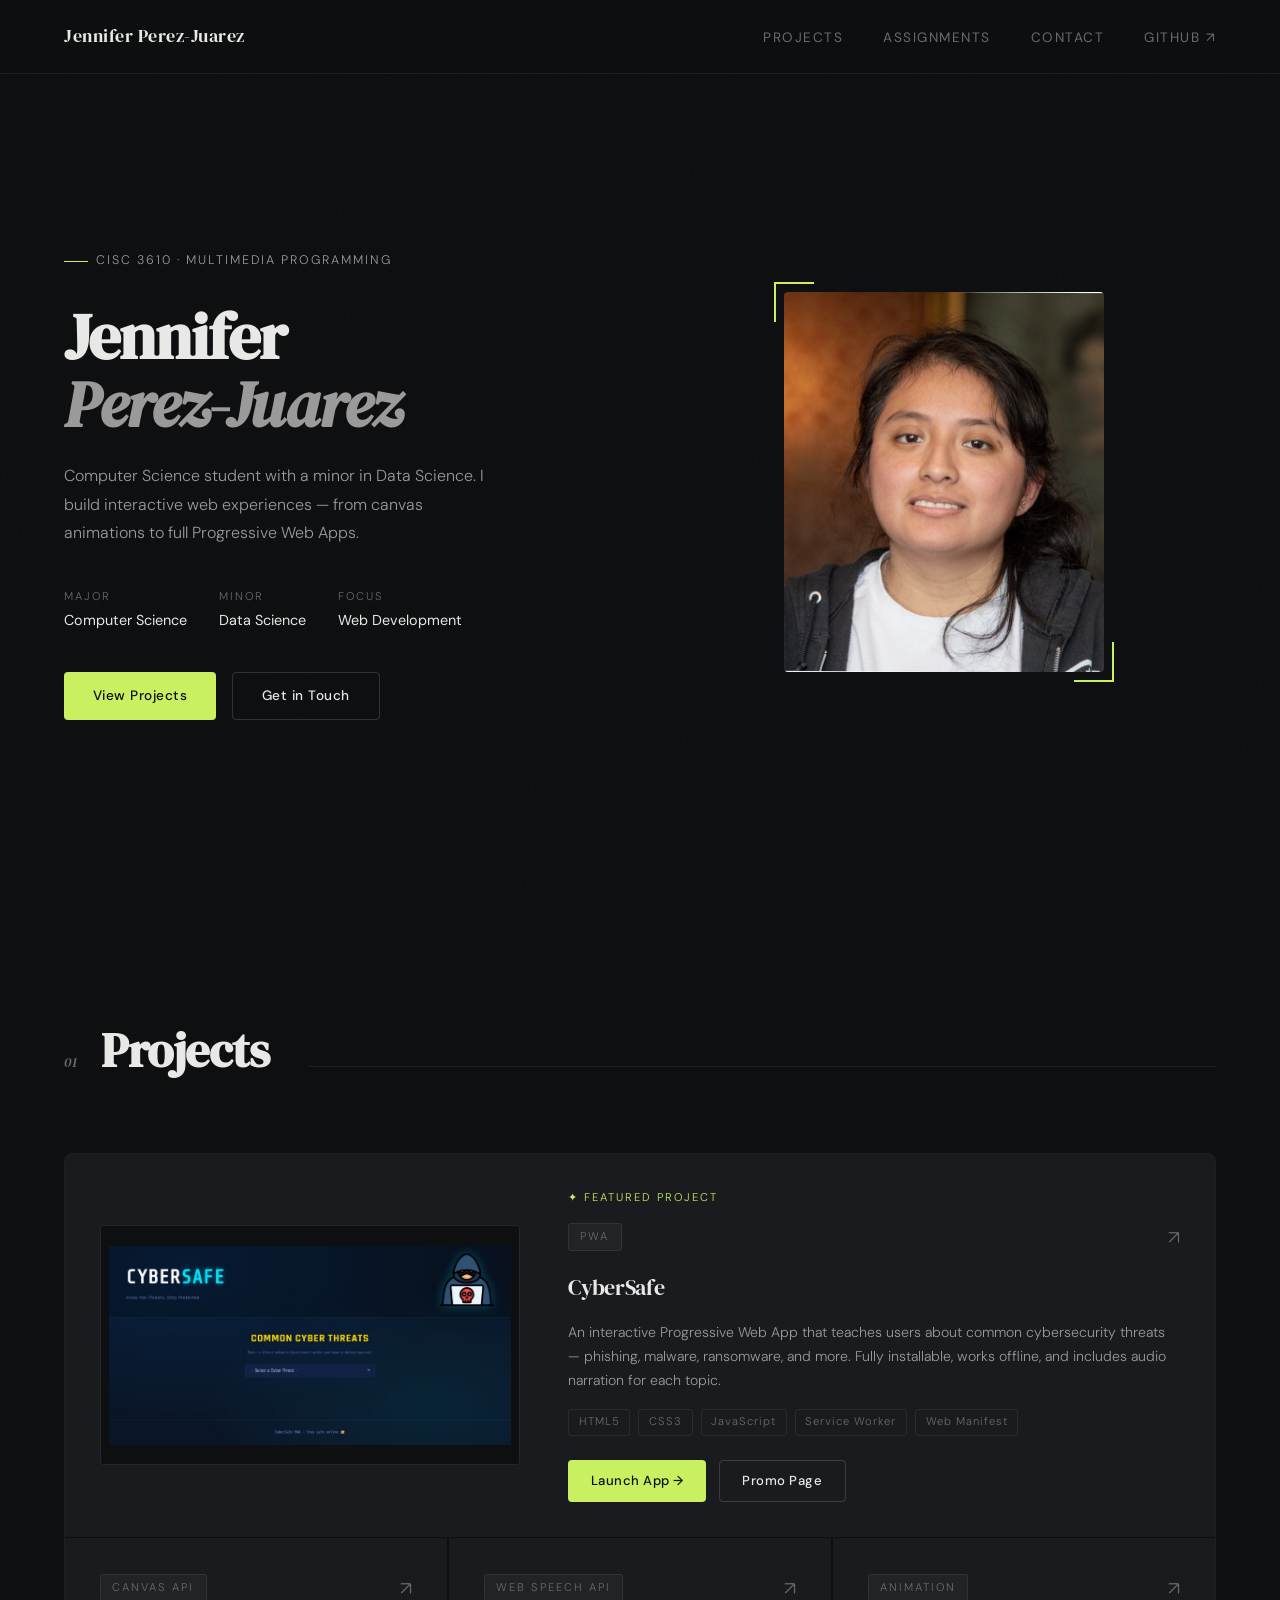
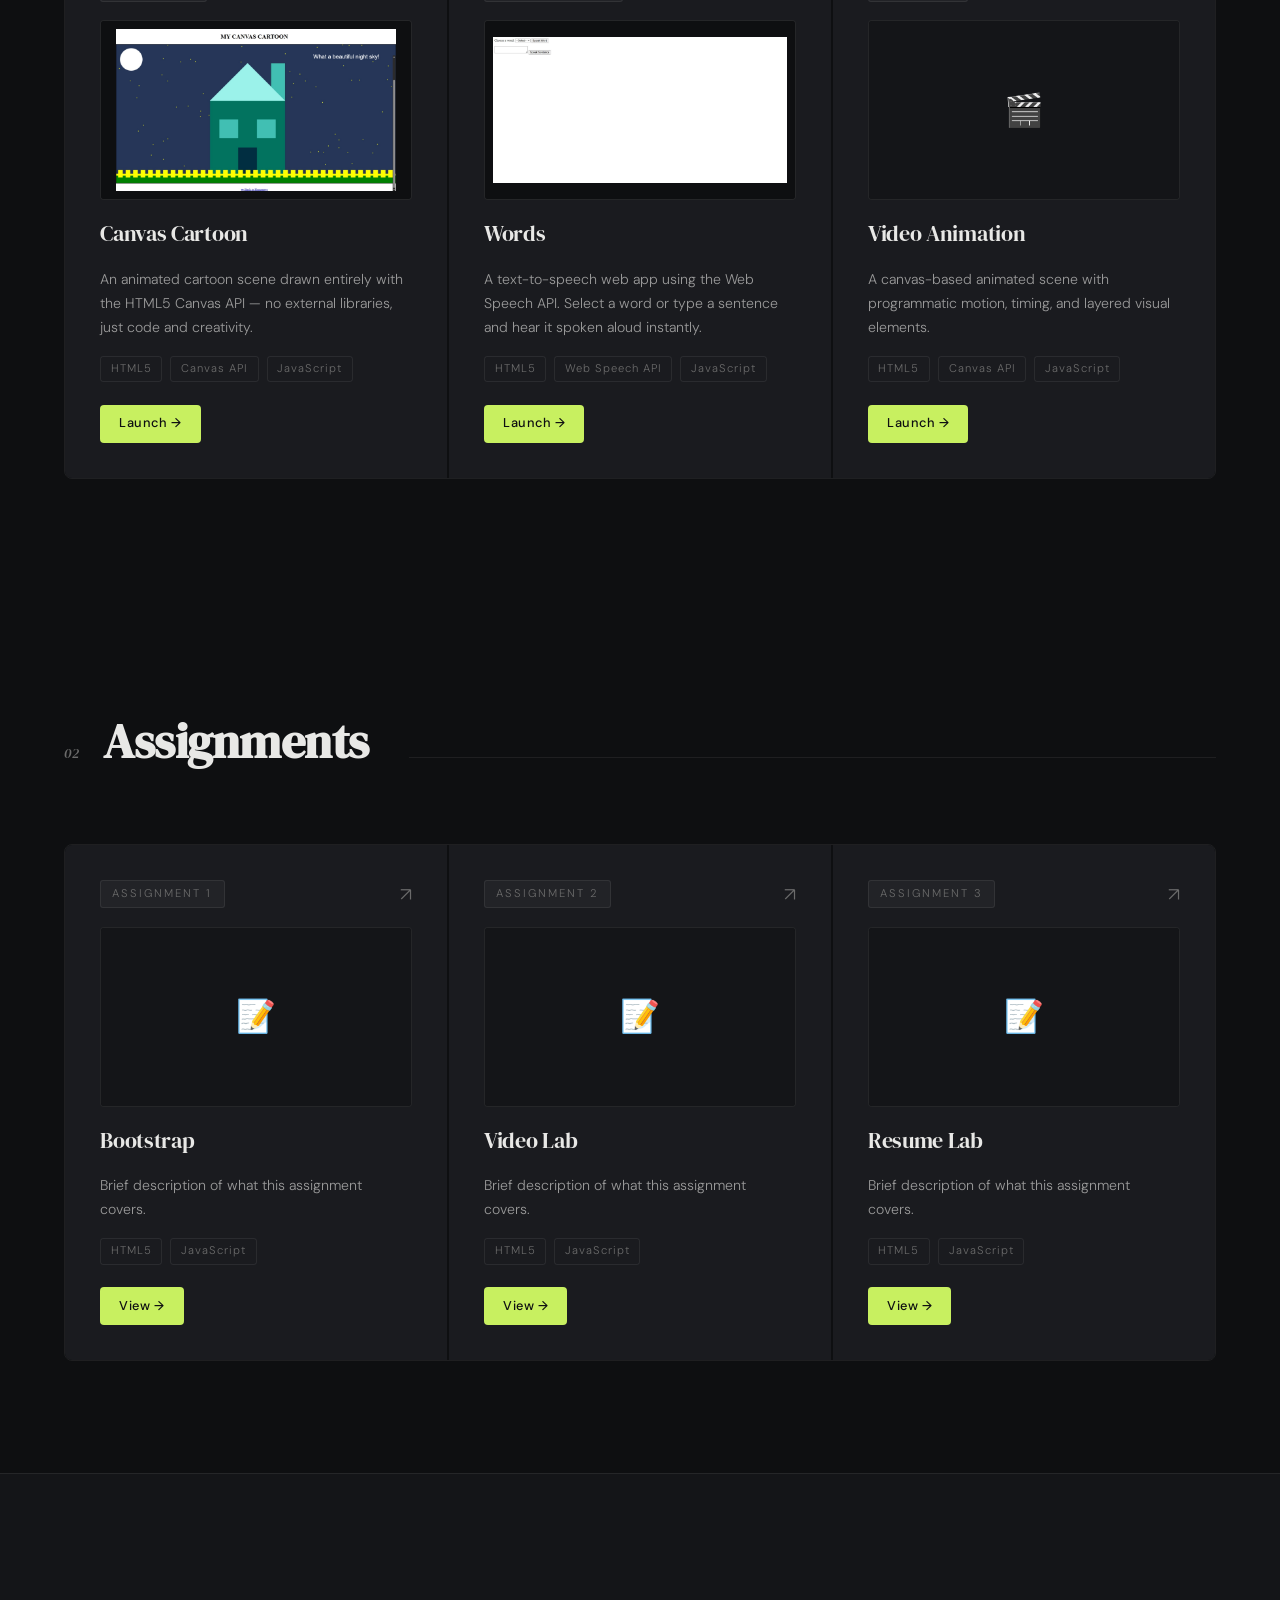
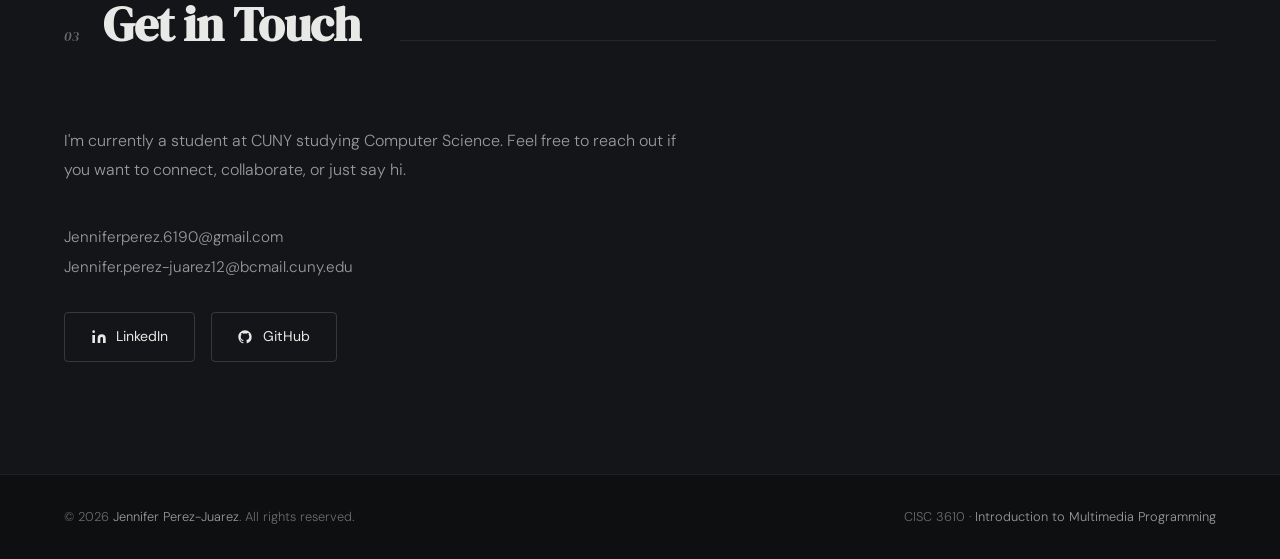
==== commit 615a0b9e: "Improved the look of the profile page + added assignments section + removed additional project card " ====
--- a/index.html
+++ b/index.html
@@ -6,6 +6,7 @@
   <title>Jennifer Perez-Juarez — Portfolio</title>
   <link href="https://fonts.googleapis.com/css2?family=DM+Serif+Display:ital@0;1&family=DM+Sans:wght@300;400;500&display=swap" rel="stylesheet" />
   <link rel="stylesheet" href="index.css">
+
 </head>
 <body>
 
@@ -14,6 +15,7 @@
     <a href="#" class="nav-name">Jennifer Perez-Juarez</a>
     <ul class="nav-links">
       <li><a href="#projects">Projects</a></li>
+      <li><a href="#assignments">Assignments</a></li>
       <li><a href="#contact">Contact</a></li>
       <li><a href="https://github.com/Jenpj234" target="_blank">GitHub ↗</a></li>
     </ul>
@@ -129,7 +131,7 @@
         </div>
         <div class="project-preview">
           <!-- 📸 Replace with screenshot -->
-          <img src="images/screenshots/words-preview.jpeg" alt="Words Preview"
+          <img src="images/screenshots/words-preview.jpeg" alt="Canvas Cartoon"
             onerror="this.style.display='none'; this.parentElement.innerHTML='<div class=\'preview-placeholder\'>🎨</div>';" />
         </div>
         <div class="project-name">Words</div>
@@ -169,22 +171,81 @@
         </div>
         <div class="card-actions">
           <!-- Links directly to the MP4 — browser plays it natively -->
-          <a href="Video-Animation/animation.mp4" target="_blank" class="btn btn-filled">Watch →</a>
+          <a href="Video-Animation/animation.html" target="_blank" class="btn btn-filled">Launch →</a>
         </div>
       </div>
 
       <!-- Placeholder for future project -->
-      <div class="project-card" style="opacity: 0.4; cursor: default;">
-        <div class="project-top">
-          <span class="project-tag">Coming Soon</span>
-        </div>
-        <div class="project-preview">
-          <div class="preview-placeholder">＋</div>
-        </div>
-        <div class="project-name">Next Project</div>
-        <p class="project-desc">More work in progress. Check back soon.</p>
-        <div class="project-stack">
-          <span class="stack-tag">TBD</span>
+
+    </div>
+  </section>
+
+  <!-- ASSIGNMENTS -->
+  <section id="assignments" style="padding: 7rem 4rem;">
+    <div class="section-header">
+      <span class="section-num">02</span>
+      <h2 class="section-title">Assignments</h2>
+      <div class="section-line"></div>
+    </div>
+    <div style="display: grid; grid-template-columns: repeat(3, 1fr); gap: 1.5px; border: 1.5px solid var(--border); border-radius: 8px; overflow: hidden;">
+
+      <!-- Assignment 1 — replace with your actual assignments -->
+      <div class="project-card">
+        <div class="project-top">
+          <span class="project-tag">Assignment 1</span>
+          <span class="project-arrow">↗</span>
+        </div>
+        <div class="project-preview">
+          <div class="preview-placeholder">📝</div>
+        </div>
+        <div class="project-name">Bootstrap</div>
+        <p class="project-desc">Brief description of what this assignment covers.</p>
+        <div class="project-stack">
+          <span class="stack-tag">HTML5</span>
+          <span class="stack-tag">JavaScript</span>
+        </div>
+        <div class="card-actions">
+          <a href="#" target="_blank" class="btn btn-filled">View →</a>
+        </div>
+      </div>
+
+      <!-- Assignment 2 -->
+      <div class="project-card">
+        <div class="project-top">
+          <span class="project-tag">Assignment 2</span>
+          <span class="project-arrow">↗</span>
+        </div>
+        <div class="project-preview">
+          <div class="preview-placeholder">📝</div>
+        </div>
+        <div class="project-name">Video Lab</div>
+        <p class="project-desc">Brief description of what this assignment covers.</p>
+        <div class="project-stack">
+          <span class="stack-tag">HTML5</span>
+          <span class="stack-tag">JavaScript</span>
+        </div>
+        <div class="card-actions">
+          <a href="#" target="_blank" class="btn btn-filled">View →</a>
+        </div>
+      </div>
+
+      <!-- Assignment 3 -->
+      <div class="project-card">
+        <div class="project-top">
+          <span class="project-tag">Assignment 3</span>
+          <span class="project-arrow">↗</span>
+        </div>
+        <div class="project-preview">
+          <div class="preview-placeholder">📝</div>
+        </div>
+        <div class="project-name">Resume Lab</div>
+        <p class="project-desc">Brief description of what this assignment covers.</p>
+        <div class="project-stack">
+          <span class="stack-tag">HTML5</span>
+          <span class="stack-tag">JavaScript</span>
+        </div>
+        <div class="card-actions">
+          <a href="#" target="_blank" class="btn btn-filled">View →</a>
         </div>
       </div>
 
@@ -194,7 +255,7 @@
   <!-- CONTACT -->
   <section class="contact-section" id="contact">
     <div class="section-header">
-      <span class="section-num">02</span>
+      <span class="section-num">03</span>
       <h2 class="section-title">Get in Touch</h2>
       <div class="section-line"></div>
     </div>
--- a/index.css
+++ b/index.css
@@ -289,7 +289,7 @@
 
     .projects-grid {
       display: grid;
-      grid-template-columns: repeat(auto-fill, minmax(340px, 1fr));
+      grid-template-columns: repeat(3, 1fr);
       gap: 1.5px;
       border: 1.5px solid var(--border);
       border-radius: 8px;
@@ -427,17 +427,17 @@
       font-size: 0.8rem;
     }
 
-    /* Featured project — spans 2 cols */
+    /* Featured project — spans all 3 cols */
     .project-card.featured {
-      grid-column: span 2;
+      grid-column: span 3;
       flex-direction: row;
-      gap: 2.5rem;
+      gap: 3rem;
       align-items: center;
     }
 
     .project-card.featured .project-preview {
-      width: 360px;
-      height: 220px;
+      width: 420px;
+      height: 240px;
       flex-shrink: 0;
     }
 
@@ -560,6 +560,11 @@
 
       section { padding: 5rem 2rem; }
 
+      .projects-grid,
+      #assignments > div {
+        grid-template-columns: 1fr;
+      }
+
       .project-card.featured {
         grid-column: span 1;
         flex-direction: column;
@@ -569,9 +574,5 @@
         width: 100%;
       }
 
-      .projects-grid {
-        grid-template-columns: 1fr;
-      }
-
       footer { padding: 2rem; }
     }
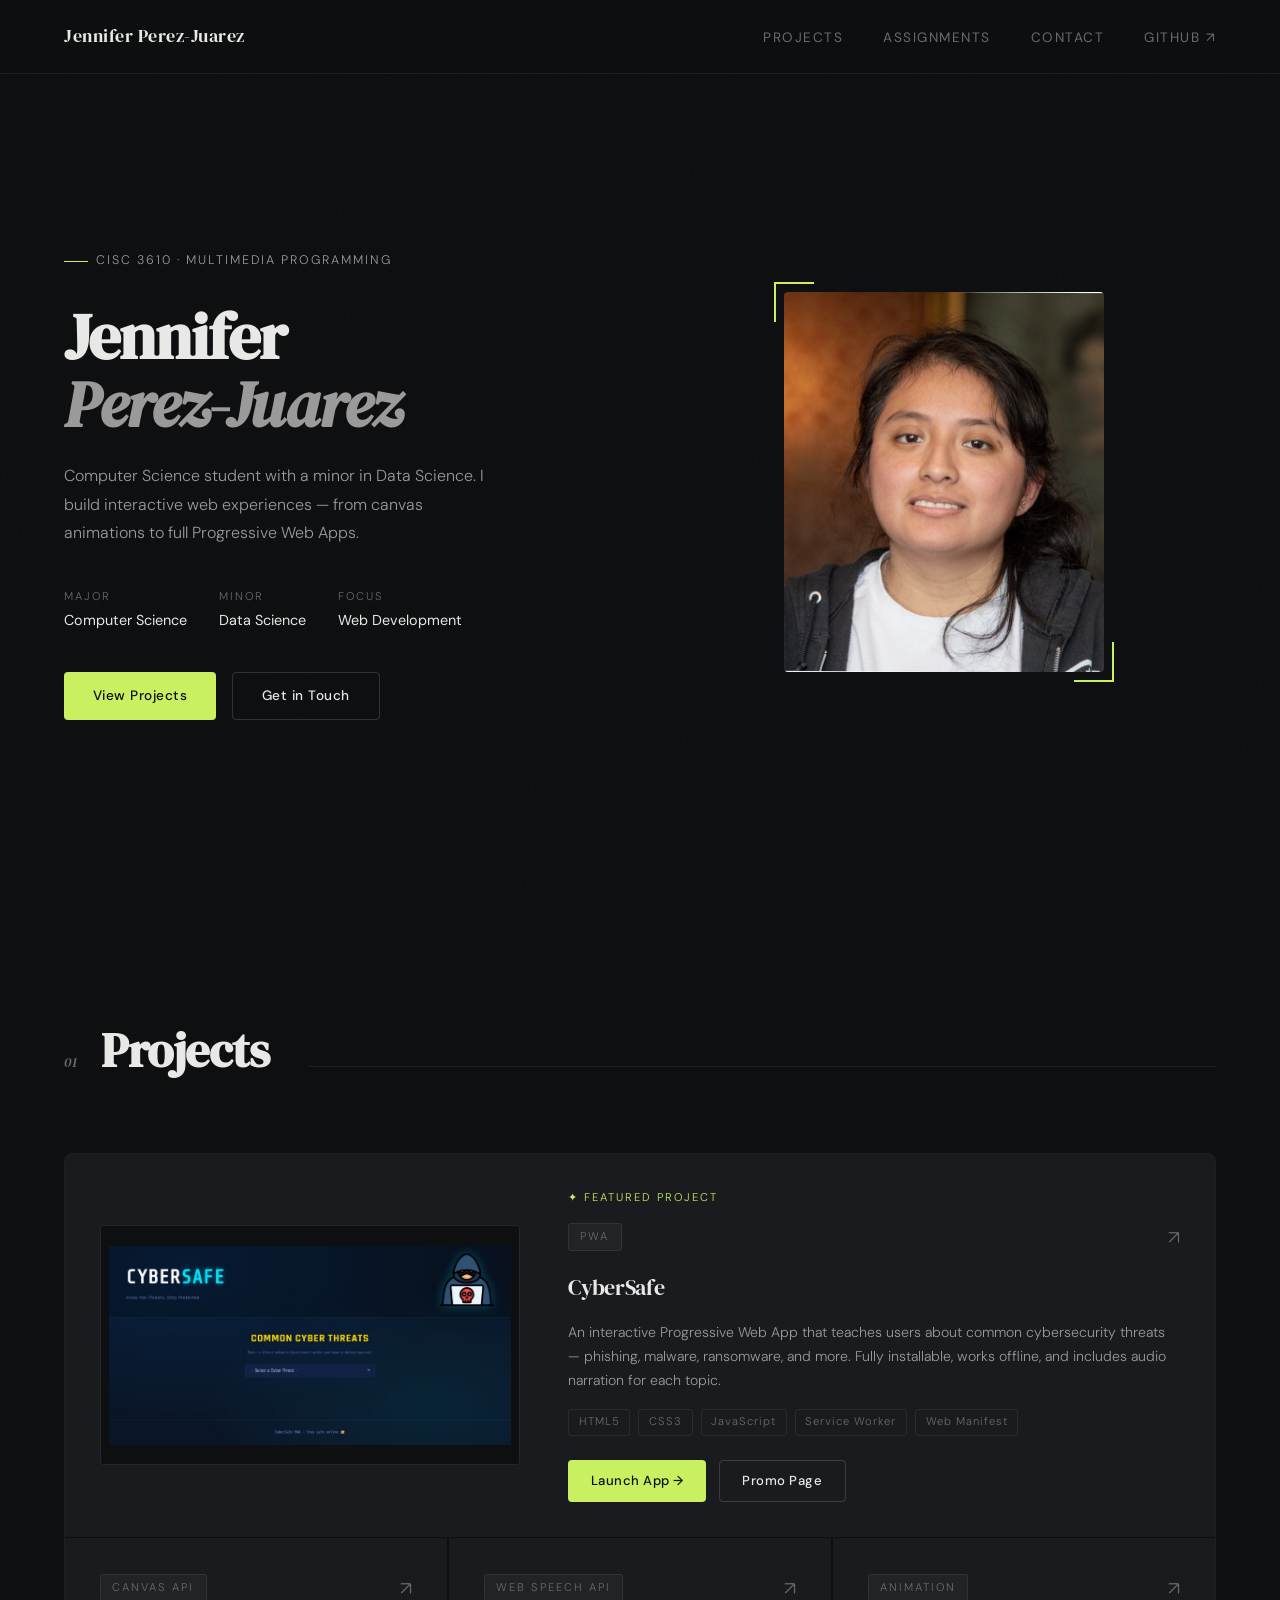
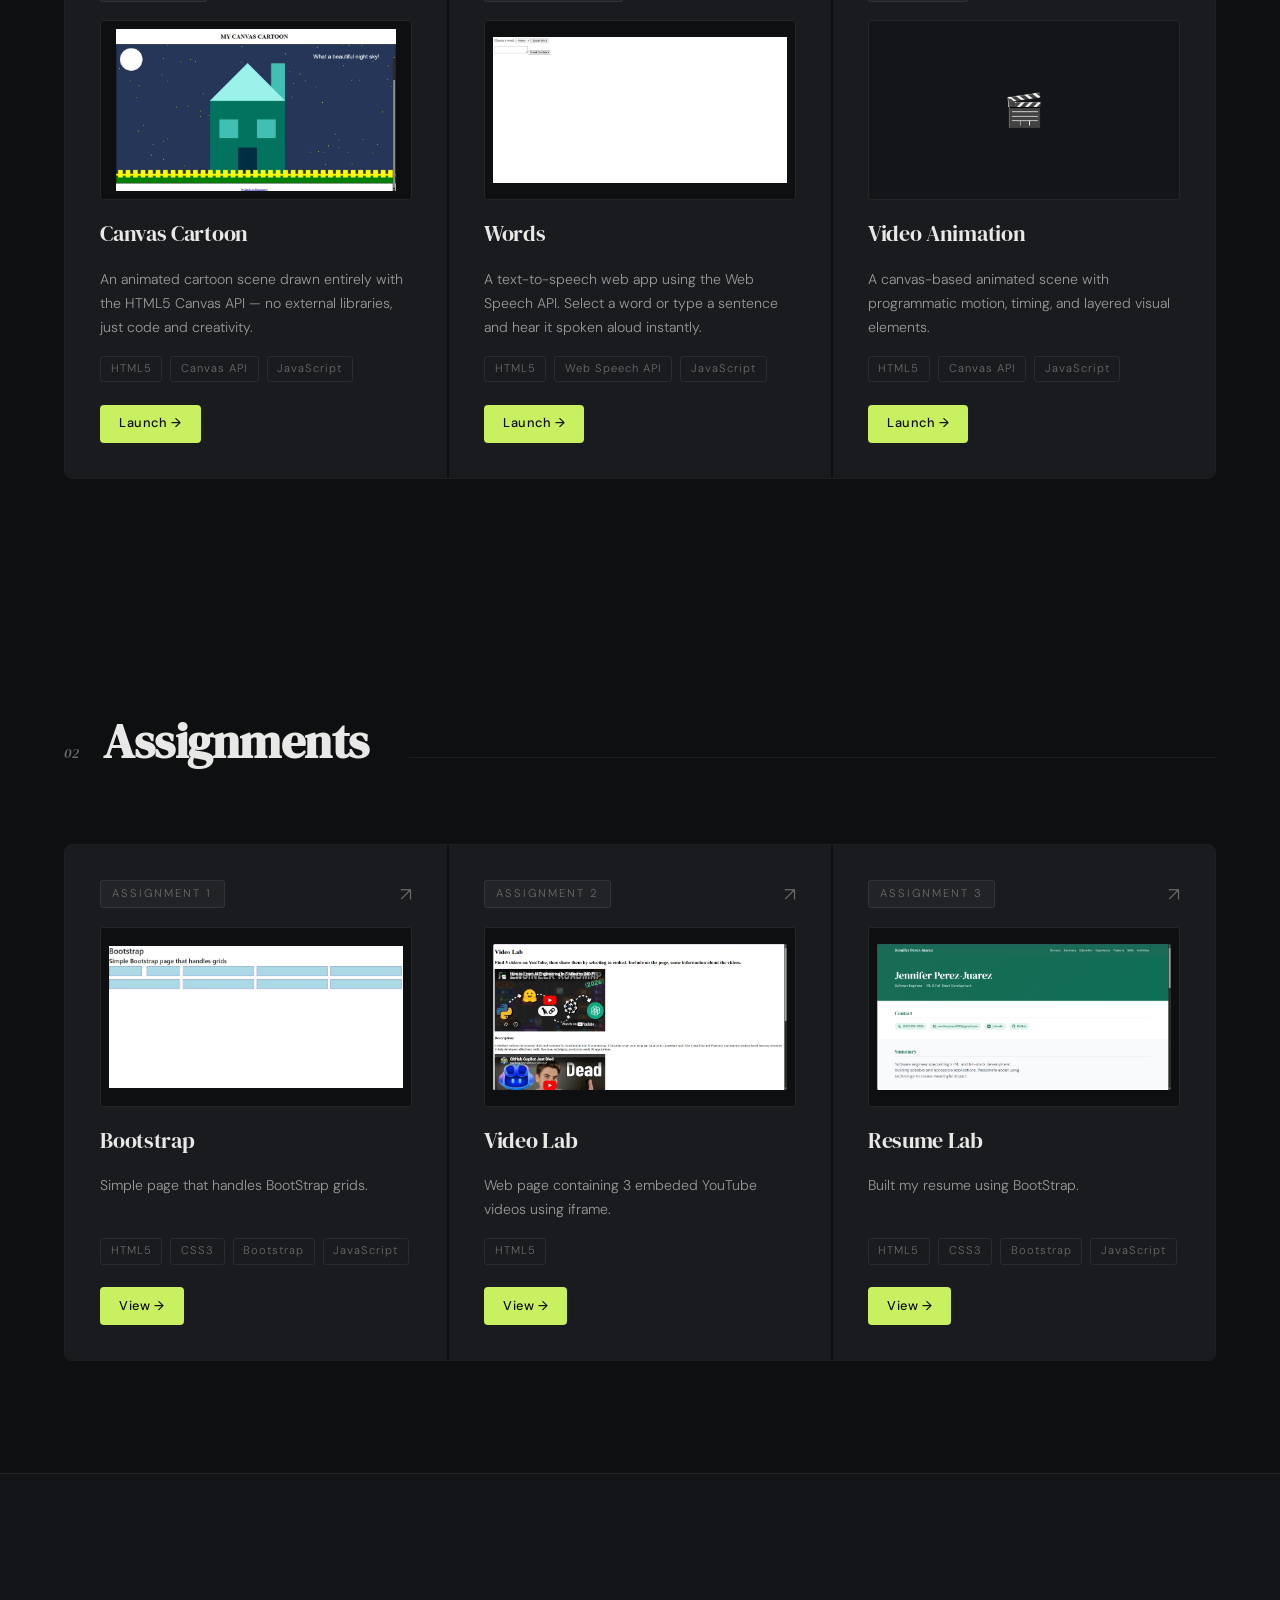
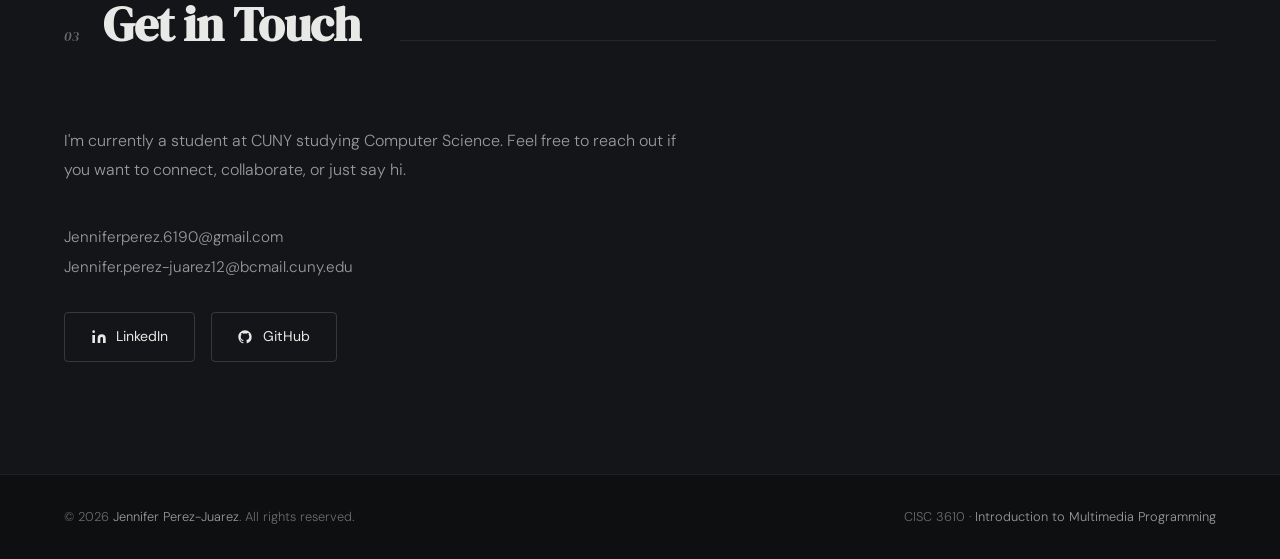
==== commit db20ad98: "Added assignments to populate assignments section" ====
--- a/index.html
+++ b/index.html
@@ -1,288 +1,428 @@
-<!DOCTYPE html>
+<!doctype html>
 <html lang="en">
-<head>
-  <meta charset="UTF-8" />
-  <meta name="viewport" content="width=device-width, initial-scale=1.0" />
-  <title>Jennifer Perez-Juarez — Portfolio</title>
-  <link href="https://fonts.googleapis.com/css2?family=DM+Serif+Display:ital@0;1&family=DM+Sans:wght@300;400;500&display=swap" rel="stylesheet" />
-  <link rel="stylesheet" href="index.css">
-
-</head>
-<body>
-
-  <!-- NAV -->
-  <nav>
-    <a href="#" class="nav-name">Jennifer Perez-Juarez</a>
-    <ul class="nav-links">
-      <li><a href="#projects">Projects</a></li>
-      <li><a href="#assignments">Assignments</a></li>
-      <li><a href="#contact">Contact</a></li>
-      <li><a href="https://github.com/Jenpj234" target="_blank">GitHub ↗</a></li>
-    </ul>
-  </nav>
-
-  <!-- HERO -->
-  <section class="hero">
-    <div class="hero-left">
-      <div class="hero-tag">CISC 3610 · Multimedia Programming</div>
-      <h1>Jennifer<br><em>Perez-Juarez</em></h1>
-      <p class="hero-bio">
-        Computer Science student with a minor in Data Science. I build interactive web experiences — from canvas animations to full Progressive Web Apps.
-      </p>
-      <div class="hero-meta">
-        <div class="meta-item">
-          <span class="meta-label">Major</span>
-          <span class="meta-value">Computer Science</span>
-        </div>
-        <div class="meta-item">
-          <span class="meta-label">Minor</span>
-          <span class="meta-value">Data Science</span>
-        </div>
-        <div class="meta-item">
-          <span class="meta-label">Focus</span>
-          <span class="meta-value">Web Development</span>
-        </div>
-      </div>
-      <div class="hero-cta">
-        <a href="#projects" class="btn btn-filled">View Projects</a>
-        <a href="#contact" class="btn btn-outline">Get in Touch</a>
-      </div>
-    </div>
-
-    <div class="hero-right">
-      <div class="photo-frame">
-        <!-- 📸 Replace src with your actual photo path -->
-        <img src="images/jennifer.jpg" alt="Jennifer Perez-Juarez"
-          onerror="this.style.display='none'; this.parentElement.style.background='#1a1b1f'; this.parentElement.style.display='flex'; this.parentElement.style.alignItems='center'; this.parentElement.style.justifyContent='center';" />
-      </div>
-    </div>
-  </section>
-
-  <!-- PROJECTS -->
-  <section class="projects-section" id="projects">
-    <div class="section-header">
-      <span class="section-num">01</span>
-      <h2 class="section-title">Projects</h2>
-      <div class="section-line"></div>
-    </div>
-
-    <div class="projects-grid">
-
-      <!-- FEATURED: CyberSafe PWA -->
-      <div class="project-card featured">
-        <div class="project-preview">
-          <!-- 📸 Replace with screenshot of CyberSafe -->
-          <img src="CyberSafe/images/screenshots/hero.jpeg" alt="CyberSafe PWA"
-            onerror="this.style.display='none'; this.parentElement.innerHTML='<div class=\'preview-placeholder\'>🔐</div>';" />
-        </div>
-        <div class="project-content">
-          <span class="featured-label">✦ Featured Project</span>
-          <div class="project-top">
-            <span class="project-tag">PWA</span>
-            <span class="project-arrow">↗</span>
-          </div>
-          <div class="project-name">CyberSafe</div>
+  <head>
+    <meta charset="UTF-8" />
+    <meta name="viewport" content="width=device-width, initial-scale=1.0" />
+    <title>Jennifer Perez-Juarez — Portfolio</title>
+    <link
+      href="https://fonts.googleapis.com/css2?family=DM+Serif+Display:ital@0;1&family=DM+Sans:wght@300;400;500&display=swap"
+      rel="stylesheet"
+    />
+    <link rel="stylesheet" href="index.css" />
+  </head>
+  <body>
+    <!-- NAV -->
+    <nav>
+      <a href="#" class="nav-name">Jennifer Perez-Juarez</a>
+      <ul class="nav-links">
+        <li><a href="#projects">Projects</a></li>
+        <li><a href="#assignments">Assignments</a></li>
+        <li><a href="#contact">Contact</a></li>
+        <li>
+          <a href="https://github.com/Jenpj234" target="_blank">GitHub ↗</a>
+        </li>
+      </ul>
+    </nav>
+
+    <!-- HERO -->
+    <section class="hero">
+      <div class="hero-left">
+        <div class="hero-tag">CISC 3610 · Multimedia Programming</div>
+        <h1>Jennifer<br /><em>Perez-Juarez</em></h1>
+        <p class="hero-bio">
+          Computer Science student with a minor in Data Science. I build
+          interactive web experiences — from canvas animations to full
+          Progressive Web Apps.
+        </p>
+        <div class="hero-meta">
+          <div class="meta-item">
+            <span class="meta-label">Major</span>
+            <span class="meta-value">Computer Science</span>
+          </div>
+          <div class="meta-item">
+            <span class="meta-label">Minor</span>
+            <span class="meta-value">Data Science</span>
+          </div>
+          <div class="meta-item">
+            <span class="meta-label">Focus</span>
+            <span class="meta-value">Web Development</span>
+          </div>
+        </div>
+        <div class="hero-cta">
+          <a href="#projects" class="btn btn-filled">View Projects</a>
+          <a href="#contact" class="btn btn-outline">Get in Touch</a>
+        </div>
+      </div>
+
+      <div class="hero-right">
+        <div class="photo-frame">
+          <!-- 📸 Replace src with your actual photo path -->
+          <img
+            src="images/jennifer.jpg"
+            alt="Jennifer Perez-Juarez"
+            onerror="
+              this.style.display = 'none';
+              this.parentElement.style.background = '#1a1b1f';
+              this.parentElement.style.display = 'flex';
+              this.parentElement.style.alignItems = 'center';
+              this.parentElement.style.justifyContent = 'center';
+            "
+          />
+        </div>
+      </div>
+    </section>
+
+    <!-- PROJECTS -->
+    <section class="projects-section" id="projects">
+      <div class="section-header">
+        <span class="section-num">01</span>
+        <h2 class="section-title">Projects</h2>
+        <div class="section-line"></div>
+      </div>
+
+      <div class="projects-grid">
+        <!-- FEATURED: CyberSafe PWA -->
+        <div class="project-card featured">
+          <div class="project-preview">
+            <!-- 📸 Replace with screenshot of CyberSafe -->
+            <img
+              src="CyberSafe/images/screenshots/hero.jpeg"
+              alt="CyberSafe PWA"
+              onerror="
+                this.style.display = 'none';
+                this.parentElement.innerHTML =
+                  '<div class=\'preview-placeholder\'>🔐</div>';
+              "
+            />
+          </div>
+          <div class="project-content">
+            <span class="featured-label">✦ Featured Project</span>
+            <div class="project-top">
+              <span class="project-tag">PWA</span>
+              <span class="project-arrow">↗</span>
+            </div>
+            <div class="project-name">CyberSafe</div>
+            <p class="project-desc">
+              An interactive Progressive Web App that teaches users about common
+              cybersecurity threats — phishing, malware, ransomware, and more.
+              Fully installable, works offline, and includes audio narration for
+              each topic.
+            </p>
+            <div class="project-stack">
+              <span class="stack-tag">HTML5</span>
+              <span class="stack-tag">CSS3</span>
+              <span class="stack-tag">JavaScript</span>
+              <span class="stack-tag">Service Worker</span>
+              <span class="stack-tag">Web Manifest</span>
+            </div>
+            <div style="display: flex; gap: 0.8rem; margin-top: 0.5rem">
+              <a
+                href="CyberSafe/cyberSafe.html"
+                target="_blank"
+                class="btn btn-filled"
+                style="padding: 0.6rem 1.4rem; font-size: 0.82rem"
+                >Launch App →</a
+              >
+              <a
+                href="CyberSafe/promo.html"
+                target="_blank"
+                class="btn btn-outline"
+                style="padding: 0.6rem 1.4rem; font-size: 0.82rem"
+                >Promo Page</a
+              >
+            </div>
+          </div>
+        </div>
+
+        <!-- Cartoon -->
+        <div class="project-card">
+          <div class="project-top">
+            <span class="project-tag">Canvas API</span>
+            <span class="project-arrow">↗</span>
+          </div>
+          <div class="project-preview">
+            <!-- 📸 Replace with screenshot -->
+            <img
+              src="images/screenshots/cartoon-preview.jpeg"
+              alt="Canvas Cartoon"
+              onerror="
+                this.style.display = 'none';
+                this.parentElement.innerHTML =
+                  '<div class=\'preview-placeholder\'>🎨</div>';
+              "
+            />
+          </div>
+          <div class="project-name">Canvas Cartoon</div>
           <p class="project-desc">
-            An interactive Progressive Web App that teaches users about common cybersecurity threats — phishing, malware, ransomware, and more. Fully installable, works offline, and includes audio narration for each topic.
+            An animated cartoon scene drawn entirely with the HTML5 Canvas API —
+            no external libraries, just code and creativity.
           </p>
           <div class="project-stack">
             <span class="stack-tag">HTML5</span>
+            <span class="stack-tag">Canvas API</span>
+            <span class="stack-tag">JavaScript</span>
+          </div>
+          <div class="card-actions">
+            <!-- 🔗 Replace href with your actual cartoon project file -->
+            <a
+              href="Projects/Cartoons/cartoon.html"
+              target="_blank"
+              class="btn btn-filled"
+              >Launch →</a
+            >
+          </div>
+        </div>
+
+        <!-- Words -->
+        <div class="project-card">
+          <div class="project-top">
+            <span class="project-tag">Web Speech API</span>
+            <span class="project-arrow">↗</span>
+          </div>
+          <div class="project-preview">
+            <!-- 📸 Replace with screenshot -->
+            <img
+              src="images/screenshots/words-preview.jpeg"
+              alt="Canvas Cartoon"
+              onerror="
+                this.style.display = 'none';
+                this.parentElement.innerHTML =
+                  '<div class=\'preview-placeholder\'>🎨</div>';
+              "
+            />
+          </div>
+          <div class="project-name">Words</div>
+          <p class="project-desc">
+            A text-to-speech web app using the Web Speech API. Select a word or
+            type a sentence and hear it spoken aloud instantly.
+          </p>
+          <div class="project-stack">
+            <span class="stack-tag">HTML5</span>
+            <span class="stack-tag">Web Speech API</span>
+            <span class="stack-tag">JavaScript</span>
+          </div>
+          <div class="card-actions">
+            <!-- 🔗 Replace href with your actual words project file -->
+            <a
+              href="Projects/Words/dictionary.html"
+              target="_blank"
+              class="btn btn-filled"
+              >Launch →</a
+            >
+          </div>
+        </div>
+
+        <!-- Video Animation -->
+        <div class="project-card">
+          <div class="project-top">
+            <span class="project-tag">Animation</span>
+            <span class="project-arrow">↗</span>
+          </div>
+          <div class="project-preview">
+            <!-- Auto-plays silently as a preview in the card -->
+            <video
+              src="Projects/Video-Animation/animation.mp4"
+              muted
+              autoplay
+              loop
+              playsinline
+              style="
+                width: 100%;
+                height: 100%;
+                object-fit: contain;
+                background: var(--bg);
+              "
+              onerror="
+                this.style.display = 'none';
+                this.parentElement.innerHTML =
+                  '<div class=\'preview-placeholder\'>🎬</div>';
+              "
+            ></video>
+          </div>
+          <div class="project-name">Video Animation</div>
+          <p class="project-desc">
+            A canvas-based animated scene with programmatic motion, timing, and
+            layered visual elements.
+          </p>
+          <div class="project-stack">
+            <span class="stack-tag">HTML5</span>
+            <span class="stack-tag">Canvas API</span>
+            <span class="stack-tag">JavaScript</span>
+          </div>
+          <div class="card-actions">
+            <!-- Links directly to the MP4 — browser plays it natively -->
+            <a
+              href="Projects/Video-Animation/animation.html"
+              target="_blank"
+              class="btn btn-filled"
+              >Launch →</a
+            >
+          </div>
+        </div>
+
+        <!-- Placeholder for future project -->
+      </div>
+    </section>
+
+    <!-- ASSIGNMENTS -->
+    <section id="assignments" style="padding: 7rem 4rem">
+      <div class="section-header">
+        <span class="section-num">02</span>
+        <h2 class="section-title">Assignments</h2>
+        <div class="section-line"></div>
+      </div>
+      <div
+        style="
+          display: grid;
+          grid-template-columns: repeat(3, 1fr);
+          gap: 1.5px;
+          border: 1.5px solid var(--border);
+          border-radius: 8px;
+          overflow: hidden;
+        "
+      >
+        <!-- Assignment 1 — replace with your actual assignments -->
+        <div class="project-card">
+          <div class="project-top">
+            <span class="project-tag">Assignment 1</span>
+            <span class="project-arrow">↗</span>
+          </div>
+          <div class="project-preview">
+            <div class="preview-placeholder">
+              <img src="images/screenshots/bootstrap.jpeg" alt="" />
+            </div>
+          </div>
+          <div class="project-name">Bootstrap</div>
+          <p class="project-desc">Simple page that handles BootStrap grids.</p>
+          <div class="project-stack">
+            <span class="stack-tag">HTML5</span>
             <span class="stack-tag">CSS3</span>
+            <span class="stack-tag">Bootstrap</span>
             <span class="stack-tag">JavaScript</span>
-            <span class="stack-tag">Service Worker</span>
-            <span class="stack-tag">Web Manifest</span>
-          </div>
-          <div style="display:flex; gap: 0.8rem; margin-top: 0.5rem;">
-            <a href="CyberSafe/cyberSafe.html" target="_blank" class="btn btn-filled" style="padding: 0.6rem 1.4rem; font-size:0.82rem;">Launch App →</a>
-            <a href="CyberSafe/promo.html" target="_blank" class="btn btn-outline" style="padding: 0.6rem 1.4rem; font-size:0.82rem;">Promo Page</a>
-          </div>
-        </div>
-      </div>
-
-      <!-- Cartoon -->
-      <div class="project-card">
-        <div class="project-top">
-          <span class="project-tag">Canvas API</span>
-          <span class="project-arrow">↗</span>
-        </div>
-        <div class="project-preview">
-          <!-- 📸 Replace with screenshot -->
-          <img src="images/screenshots/cartoon-preview.jpeg" alt="Canvas Cartoon"
-            onerror="this.style.display='none'; this.parentElement.innerHTML='<div class=\'preview-placeholder\'>🎨</div>';" />
-        </div>
-        <div class="project-name">Canvas Cartoon</div>
-        <p class="project-desc">An animated cartoon scene drawn entirely with the HTML5 Canvas API — no external libraries, just code and creativity.</p>
-        <div class="project-stack">
-          <span class="stack-tag">HTML5</span>
-          <span class="stack-tag">Canvas API</span>
-          <span class="stack-tag">JavaScript</span>
-        </div>
-        <div class="card-actions">
-          <!-- 🔗 Replace href with your actual cartoon project file -->
-          <a href="Cartoons/cartoon.html" target="_blank" class="btn btn-filled">Launch →</a>
-        </div>
-      </div>
-
-      <!-- Words -->
-      <div class="project-card">
-        <div class="project-top">
-          <span class="project-tag">Web Speech API</span>
-          <span class="project-arrow">↗</span>
-        </div>
-        <div class="project-preview">
-          <!-- 📸 Replace with screenshot -->
-          <img src="images/screenshots/words-preview.jpeg" alt="Canvas Cartoon"
-            onerror="this.style.display='none'; this.parentElement.innerHTML='<div class=\'preview-placeholder\'>🎨</div>';" />
-        </div>
-        <div class="project-name">Words</div>
-        <p class="project-desc">A text-to-speech web app using the Web Speech API. Select a word or type a sentence and hear it spoken aloud instantly.</p>
-        <div class="project-stack">
-          <span class="stack-tag">HTML5</span>
-          <span class="stack-tag">Web Speech API</span>
-          <span class="stack-tag">JavaScript</span>
-        </div>
-        <div class="card-actions">
-          <!-- 🔗 Replace href with your actual words project file -->
-          <a href="Words/dictionary.html" target="_blank" class="btn btn-filled">Launch →</a>
-        </div>
-      </div>
-
-      <!-- Video Animation -->
-      <div class="project-card">
-        <div class="project-top">
-          <span class="project-tag">Animation</span>
-          <span class="project-arrow">↗</span>
-        </div>
-        <div class="project-preview">
-          <!-- Auto-plays silently as a preview in the card -->
-          <video
-            src="Video-Animation/animation.mp4"
-            muted autoplay loop playsinline
-            style="width:100%; height:100%; object-fit:contain; background:var(--bg);"
-            onerror="this.style.display='none'; this.parentElement.innerHTML='<div class=\'preview-placeholder\'>🎬</div>';">
-          </video>
-        </div>
-        <div class="project-name">Video Animation</div>
-        <p class="project-desc">A canvas-based animated scene with programmatic motion, timing, and layered visual elements.</p>
-        <div class="project-stack">
-          <span class="stack-tag">HTML5</span>
-          <span class="stack-tag">Canvas API</span>
-          <span class="stack-tag">JavaScript</span>
-        </div>
-        <div class="card-actions">
-          <!-- Links directly to the MP4 — browser plays it natively -->
-          <a href="Video-Animation/animation.html" target="_blank" class="btn btn-filled">Launch →</a>
-        </div>
-      </div>
-
-      <!-- Placeholder for future project -->
-
-    </div>
-  </section>
-
-  <!-- ASSIGNMENTS -->
-  <section id="assignments" style="padding: 7rem 4rem;">
-    <div class="section-header">
-      <span class="section-num">02</span>
-      <h2 class="section-title">Assignments</h2>
-      <div class="section-line"></div>
-    </div>
-    <div style="display: grid; grid-template-columns: repeat(3, 1fr); gap: 1.5px; border: 1.5px solid var(--border); border-radius: 8px; overflow: hidden;">
-
-      <!-- Assignment 1 — replace with your actual assignments -->
-      <div class="project-card">
-        <div class="project-top">
-          <span class="project-tag">Assignment 1</span>
-          <span class="project-arrow">↗</span>
-        </div>
-        <div class="project-preview">
-          <div class="preview-placeholder">📝</div>
-        </div>
-        <div class="project-name">Bootstrap</div>
-        <p class="project-desc">Brief description of what this assignment covers.</p>
-        <div class="project-stack">
-          <span class="stack-tag">HTML5</span>
-          <span class="stack-tag">JavaScript</span>
-        </div>
-        <div class="card-actions">
-          <a href="#" target="_blank" class="btn btn-filled">View →</a>
-        </div>
-      </div>
-
-      <!-- Assignment 2 -->
-      <div class="project-card">
-        <div class="project-top">
-          <span class="project-tag">Assignment 2</span>
-          <span class="project-arrow">↗</span>
-        </div>
-        <div class="project-preview">
-          <div class="preview-placeholder">📝</div>
-        </div>
-        <div class="project-name">Video Lab</div>
-        <p class="project-desc">Brief description of what this assignment covers.</p>
-        <div class="project-stack">
-          <span class="stack-tag">HTML5</span>
-          <span class="stack-tag">JavaScript</span>
-        </div>
-        <div class="card-actions">
-          <a href="#" target="_blank" class="btn btn-filled">View →</a>
-        </div>
-      </div>
-
-      <!-- Assignment 3 -->
-      <div class="project-card">
-        <div class="project-top">
-          <span class="project-tag">Assignment 3</span>
-          <span class="project-arrow">↗</span>
-        </div>
-        <div class="project-preview">
-          <div class="preview-placeholder">📝</div>
-        </div>
-        <div class="project-name">Resume Lab</div>
-        <p class="project-desc">Brief description of what this assignment covers.</p>
-        <div class="project-stack">
-          <span class="stack-tag">HTML5</span>
-          <span class="stack-tag">JavaScript</span>
-        </div>
-        <div class="card-actions">
-          <a href="#" target="_blank" class="btn btn-filled">View →</a>
-        </div>
-      </div>
-
-    </div>
-  </section>
-
-  <!-- CONTACT -->
-  <section class="contact-section" id="contact">
-    <div class="section-header">
-      <span class="section-num">03</span>
-      <h2 class="section-title">Get in Touch</h2>
-      <div class="section-line"></div>
-    </div>
-    <div class="contact-inner">
-      <p>I'm currently a student at CUNY studying Computer Science. Feel free to reach out if you want to connect, collaborate, or just say hi.</p>
-      <div class="email-block">
-        <a href="mailto:Jenniferperez.6190@gmail.com">Jenniferperez.6190@gmail.com</a>
-        <a href="mailto:Jennifer.perez-juarez12@bcmail.cuny.edu">Jennifer.perez-juarez12@bcmail.cuny.edu</a>
-      </div>
-      <div class="contact-links">
-        <a href="http://www.linkedin.com/in/jennifer-perez-juarez" target="_blank" class="contact-link">
-          <svg width="16" height="16" viewBox="0 0 24 24" fill="currentColor"><path d="M16 8a6 6 0 016 6v7h-4v-7a2 2 0 00-2-2 2 2 0 00-2 2v7h-4v-7a6 6 0 016-6zM2 9h4v12H2z"/><circle cx="4" cy="4" r="2"/></svg>
-          LinkedIn
-        </a>
-        <a href="https://github.com/Jenpj234" target="_blank" class="contact-link">
-          <svg width="16" height="16" viewBox="0 0 24 24" fill="currentColor"><path d="M12 2C6.477 2 2 6.484 2 12.017c0 4.425 2.865 8.18 6.839 9.504.5.092.682-.217.682-.483 0-.237-.008-.868-.013-1.703-2.782.605-3.369-1.343-3.369-1.343-.454-1.158-1.11-1.466-1.11-1.466-.908-.62.069-.608.069-.608 1.003.07 1.531 1.032 1.531 1.032.892 1.53 2.341 1.088 2.91.832.092-.647.35-1.088.636-1.338-2.22-.253-4.555-1.113-4.555-4.951 0-1.093.39-1.988 1.029-2.688-.103-.253-.446-1.272.098-2.65 0 0 .84-.27 2.75 1.026A9.564 9.564 0 0112 6.844c.85.004 1.705.115 2.504.337 1.909-1.296 2.747-1.027 2.747-1.027.546 1.379.202 2.398.1 2.651.64.7 1.028 1.595 1.028 2.688 0 3.848-2.339 4.695-4.566 4.943.359.309.678.92.678 1.855 0 1.338-.012 2.419-.012 2.747 0 .268.18.58.688.482A10.019 10.019 0 0022 12.017C22 6.484 17.522 2 12 2z"/></svg>
-          GitHub
-        </a>
-      </div>
-    </div>
-  </section>
-
-  <!-- FOOTER -->
-  <footer>
-    <p>© 2026 <span>Jennifer Perez-Juarez</span>. All rights reserved.</p>
-    <p>CISC 3610 · <span>Introduction to Multimedia Programming</span></p>
-  </footer>
-
-</body>
-</html>+          </div>
+          <div class="card-actions">
+            <a
+              href="Assignments/bootstrap.html"
+              target="_blank"
+              class="btn btn-filled"
+              >View →</a
+            >
+          </div>
+        </div>
+
+        <!-- Assignment 2 -->
+        <div class="project-card">
+          <div class="project-top">
+            <span class="project-tag">Assignment 2</span>
+            <span class="project-arrow">↗</span>
+          </div>
+          <div class="project-preview">
+            <div class="preview-placeholder">
+              <img src="images/screenshots/videoLab.png" alt="" />
+            </div>
+          </div>
+          <div class="project-name">Video Lab</div>
+          <p class="project-desc">
+            Web page containing 3 embeded YouTube videos using iframe.
+          </p>
+          <div class="project-stack">
+            <span class="stack-tag">HTML5</span>
+          </div>
+          <div class="card-actions">
+            <a
+              href="Assignments/videoLab.html"
+              target="_blank"
+              class="btn btn-filled"
+              >View →</a
+            >
+          </div>
+        </div>
+
+        <!-- Assignment 3 -->
+        <div class="project-card">
+          <div class="project-top">
+            <span class="project-tag">Assignment 3</span>
+            <span class="project-arrow">↗</span>
+          </div>
+          <div class="project-preview">
+            <div class="preview-placeholder">
+              <img src="images/screenshots/resumeLab.png" alt="" />
+            </div>
+          </div>
+          <div class="project-name">Resume Lab</div>
+          <p class="project-desc">Built my resume using BootStrap.</p>
+          <div class="project-stack">
+            <span class="stack-tag">HTML5</span>
+            <span class="stack-tag">CSS3</span>
+            <span class="stack-tag">Bootstrap</span>
+            <span class="stack-tag">JavaScript</span>
+          </div>
+          <div class="card-actions">
+            <a
+              href="Assignments/resumeLab.html"
+              target="_blank"
+              class="btn btn-filled"
+              >View →</a
+            >
+          </div>
+        </div>
+      </div>
+    </section>
+
+    <!-- CONTACT -->
+    <section class="contact-section" id="contact">
+      <div class="section-header">
+        <span class="section-num">03</span>
+        <h2 class="section-title">Get in Touch</h2>
+        <div class="section-line"></div>
+      </div>
+      <div class="contact-inner">
+        <p>
+          I'm currently a student at CUNY studying Computer Science. Feel free
+          to reach out if you want to connect, collaborate, or just say hi.
+        </p>
+        <div class="email-block">
+          <a href="mailto:Jenniferperez.6190@gmail.com"
+            >Jenniferperez.6190@gmail.com</a
+          >
+          <a href="mailto:Jennifer.perez-juarez12@bcmail.cuny.edu"
+            >Jennifer.perez-juarez12@bcmail.cuny.edu</a
+          >
+        </div>
+        <div class="contact-links">
+          <a
+            href="http://www.linkedin.com/in/jennifer-perez-juarez"
+            target="_blank"
+            class="contact-link"
+          >
+            <svg width="16" height="16" viewBox="0 0 24 24" fill="currentColor">
+              <path
+                d="M16 8a6 6 0 016 6v7h-4v-7a2 2 0 00-2-2 2 2 0 00-2 2v7h-4v-7a6 6 0 016-6zM2 9h4v12H2z"
+              />
+              <circle cx="4" cy="4" r="2" />
+            </svg>
+            LinkedIn
+          </a>
+          <a
+            href="https://github.com/Jenpj234"
+            target="_blank"
+            class="contact-link"
+          >
+            <svg width="16" height="16" viewBox="0 0 24 24" fill="currentColor">
+              <path
+                d="M12 2C6.477 2 2 6.484 2 12.017c0 4.425 2.865 8.18 6.839 9.504.5.092.682-.217.682-.483 0-.237-.008-.868-.013-1.703-2.782.605-3.369-1.343-3.369-1.343-.454-1.158-1.11-1.466-1.11-1.466-.908-.62.069-.608.069-.608 1.003.07 1.531 1.032 1.531 1.032.892 1.53 2.341 1.088 2.91.832.092-.647.35-1.088.636-1.338-2.22-.253-4.555-1.113-4.555-4.951 0-1.093.39-1.988 1.029-2.688-.103-.253-.446-1.272.098-2.65 0 0 .84-.27 2.75 1.026A9.564 9.564 0 0112 6.844c.85.004 1.705.115 2.504.337 1.909-1.296 2.747-1.027 2.747-1.027.546 1.379.202 2.398.1 2.651.64.7 1.028 1.595 1.028 2.688 0 3.848-2.339 4.695-4.566 4.943.359.309.678.92.678 1.855 0 1.338-.012 2.419-.012 2.747 0 .268.18.58.688.482A10.019 10.019 0 0022 12.017C22 6.484 17.522 2 12 2z"
+              />
+            </svg>
+            GitHub
+          </a>
+        </div>
+      </div>
+    </section>
+
+    <!-- FOOTER -->
+    <footer>
+      <p>© 2026 <span>Jennifer Perez-Juarez</span>. All rights reserved.</p>
+      <p>CISC 3610 · <span>Introduction to Multimedia Programming</span></p>
+    </footer>
+  </body>
+</html>
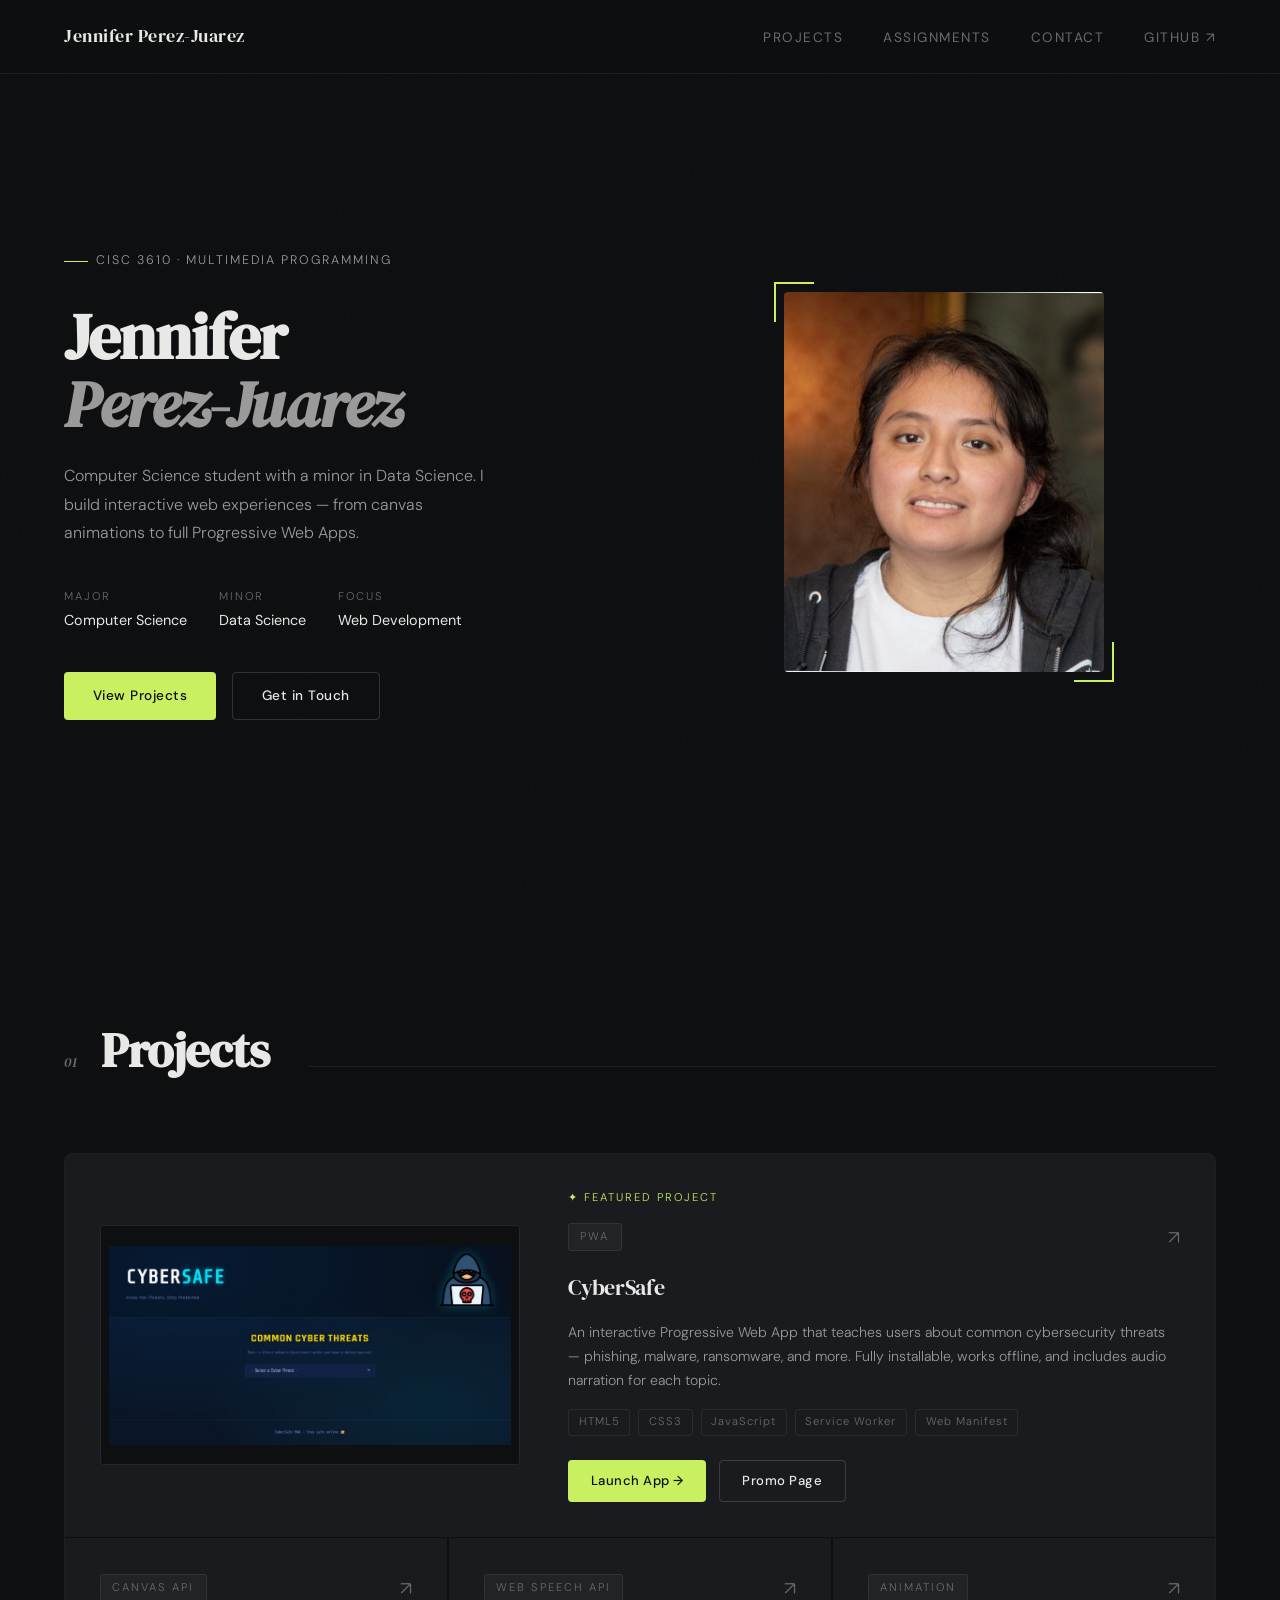
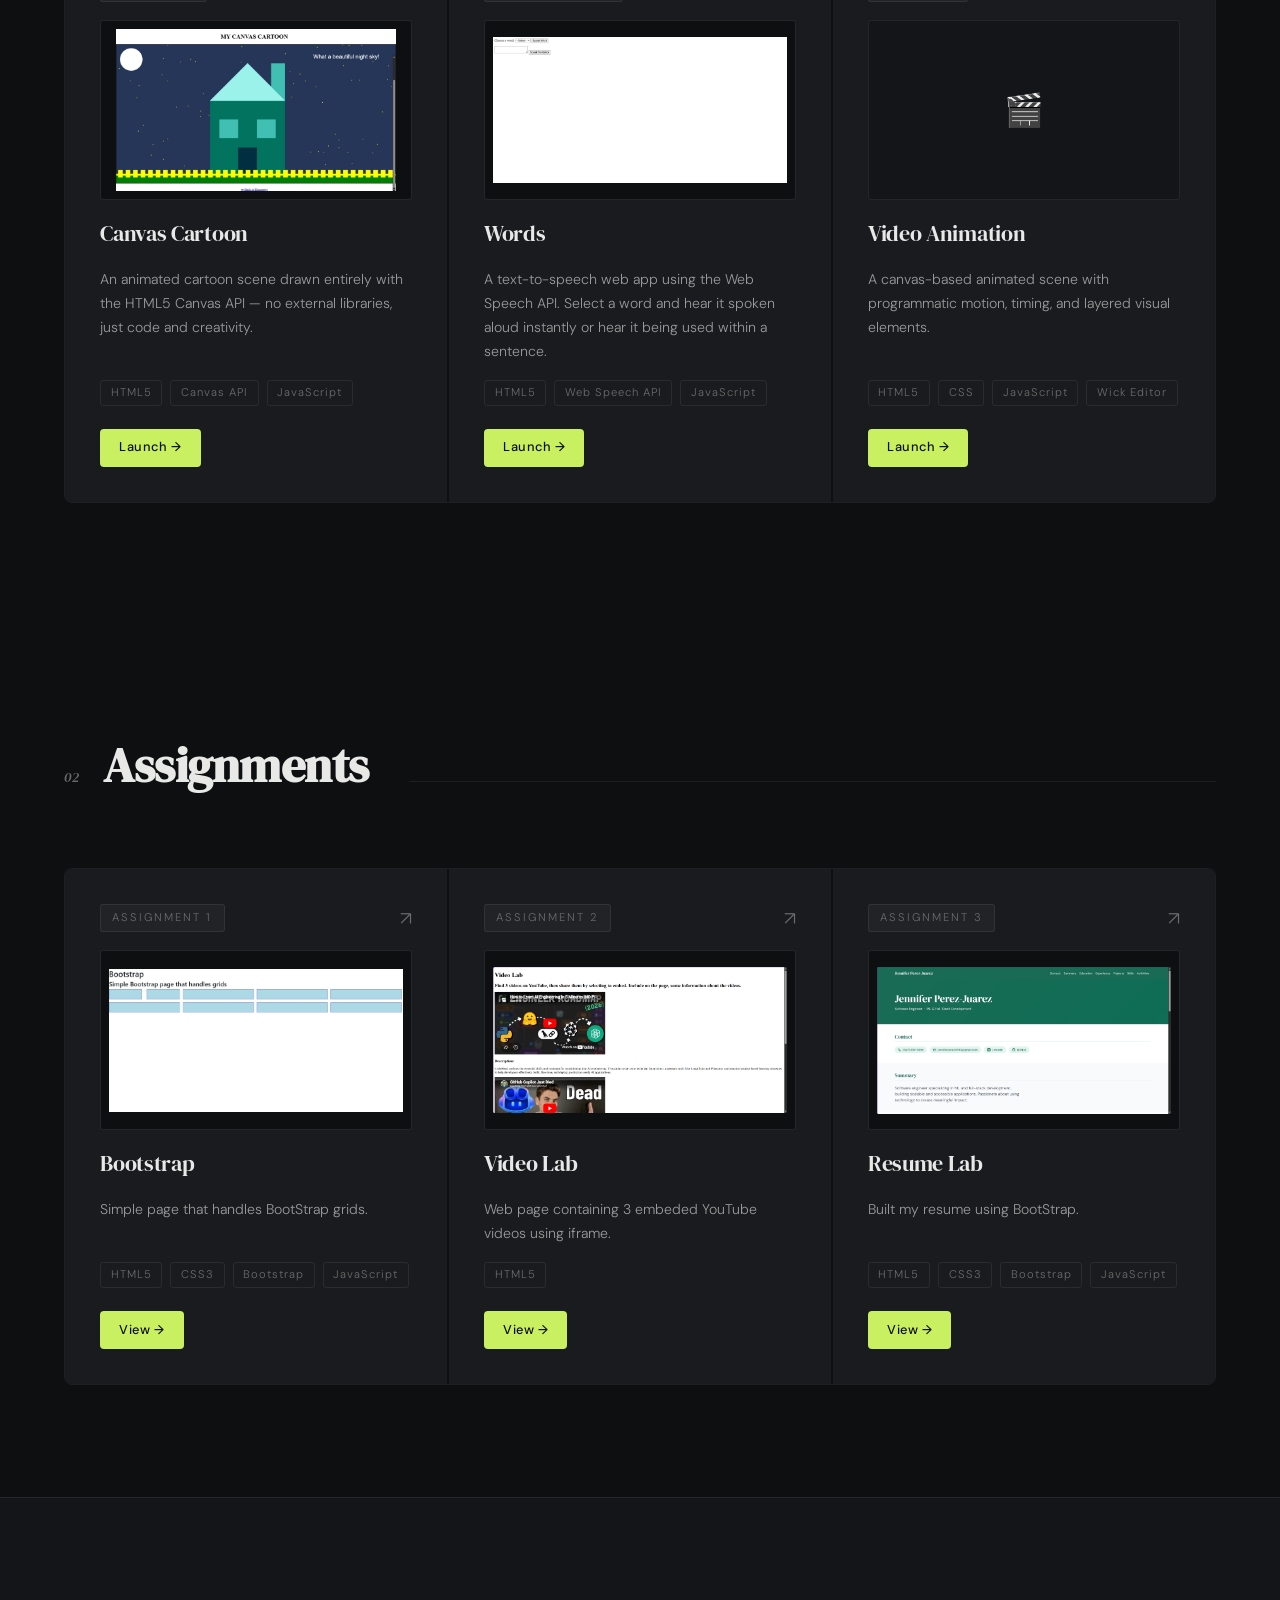
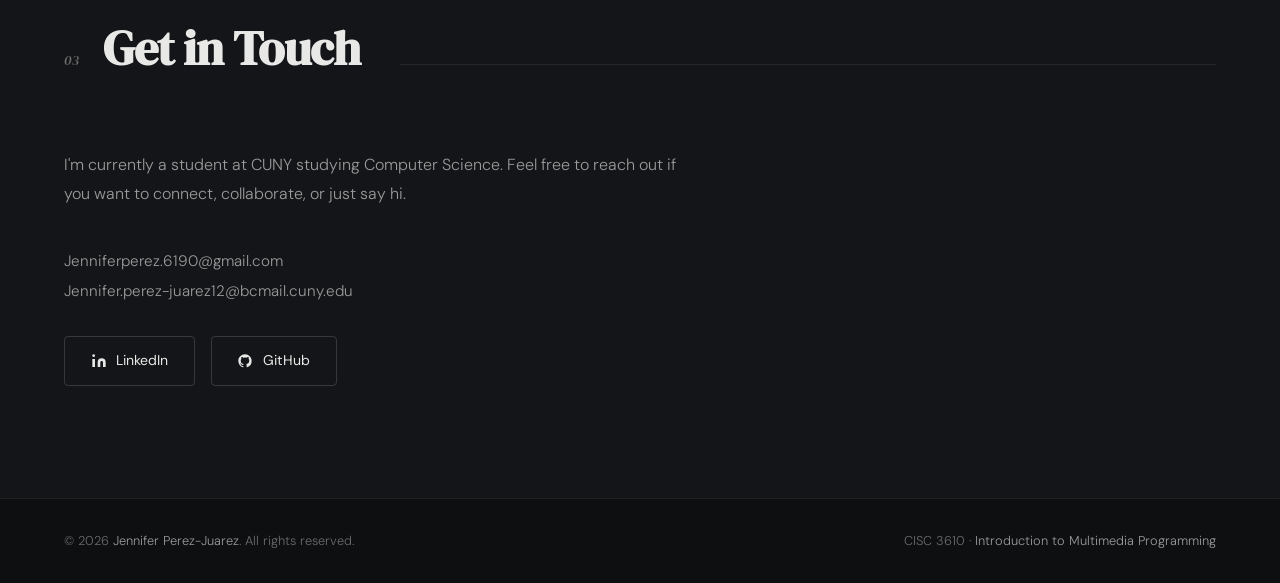
==== commit 8b3a902e: "Updated descriptions for projects" ====
--- a/index.html
+++ b/index.html
@@ -193,8 +193,7 @@
           </div>
           <div class="project-name">Words</div>
           <p class="project-desc">
-            A text-to-speech web app using the Web Speech API. Select a word or
-            type a sentence and hear it spoken aloud instantly.
+            A text-to-speech web app using the Web Speech API. Select a word and hear it spoken aloud instantly or hear it being used within a sentence.
           </p>
           <div class="project-stack">
             <span class="stack-tag">HTML5</span>
@@ -246,8 +245,9 @@
           </p>
           <div class="project-stack">
             <span class="stack-tag">HTML5</span>
-            <span class="stack-tag">Canvas API</span>
+            <span class="stack-tag">CSS</span>
             <span class="stack-tag">JavaScript</span>
+            <span class="stack-tag">Wick Editor</span>
           </div>
           <div class="card-actions">
             <!-- Links directly to the MP4 — browser plays it natively -->
